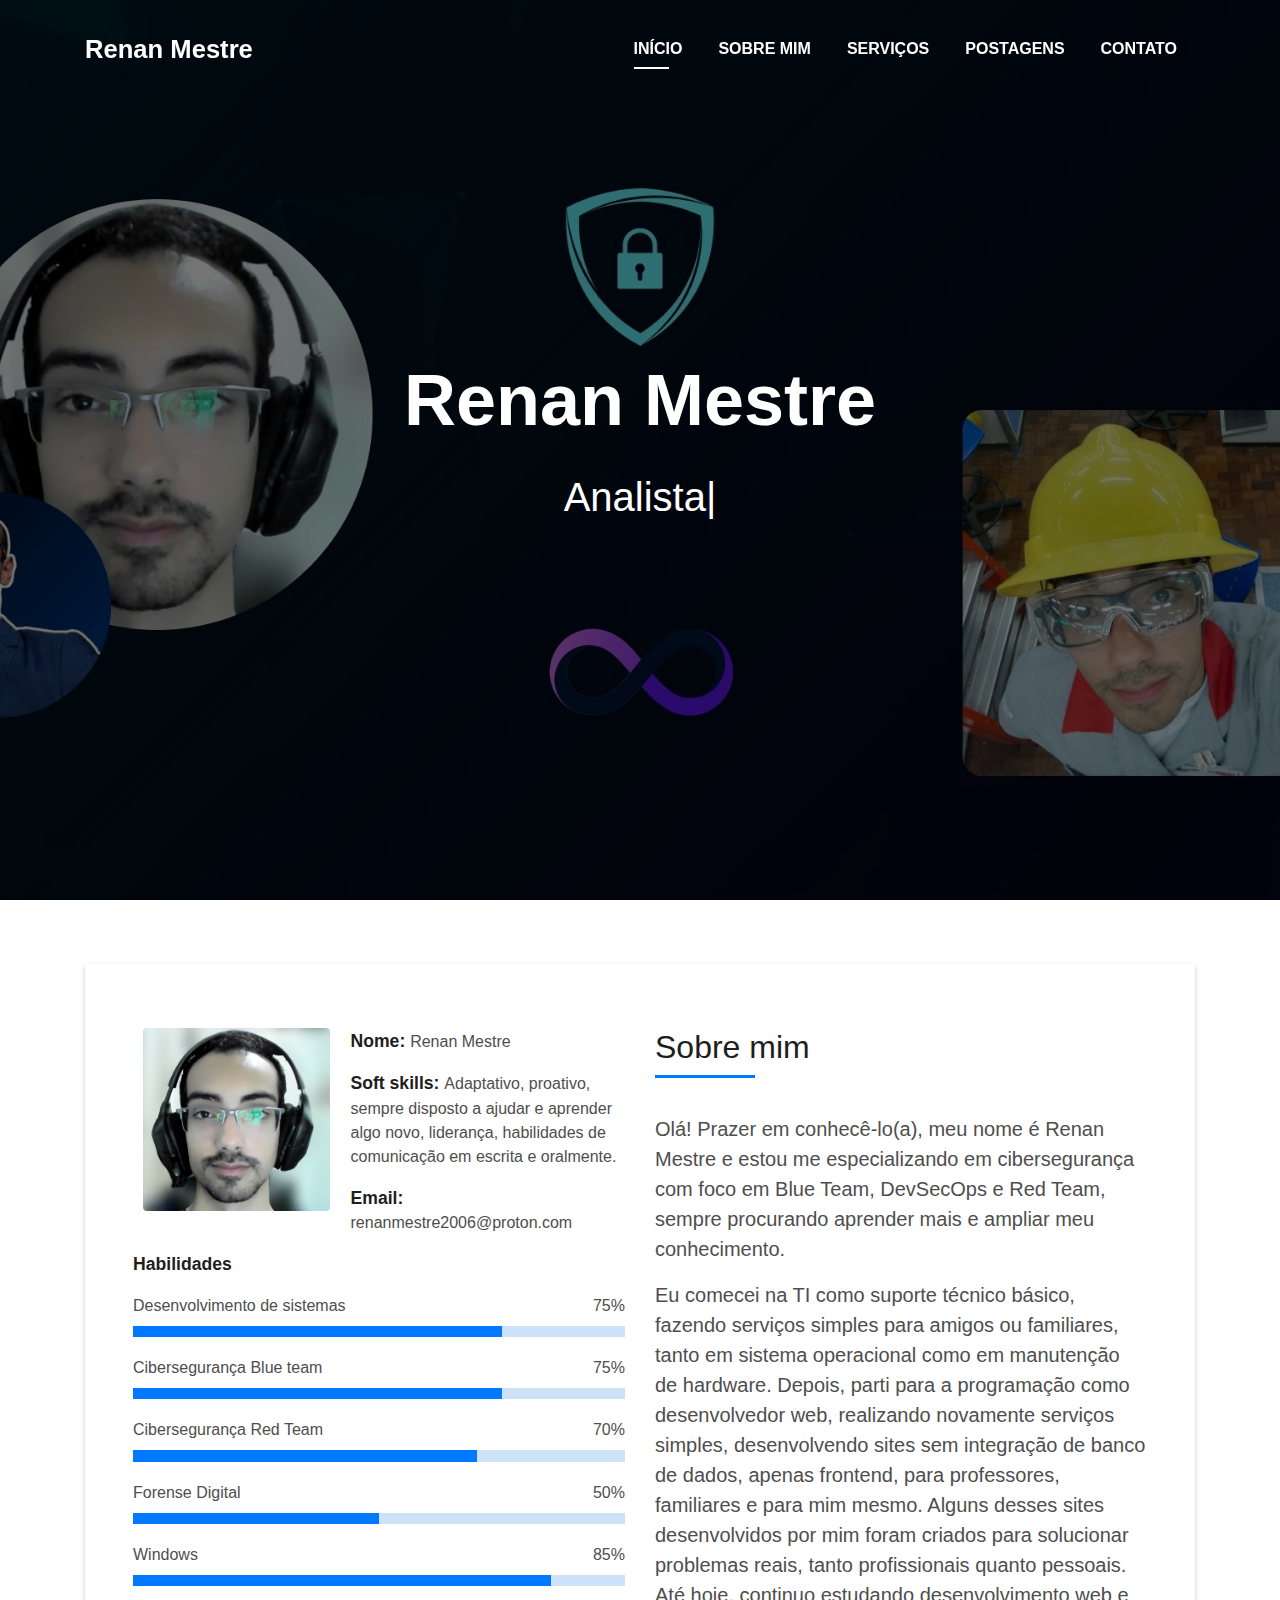
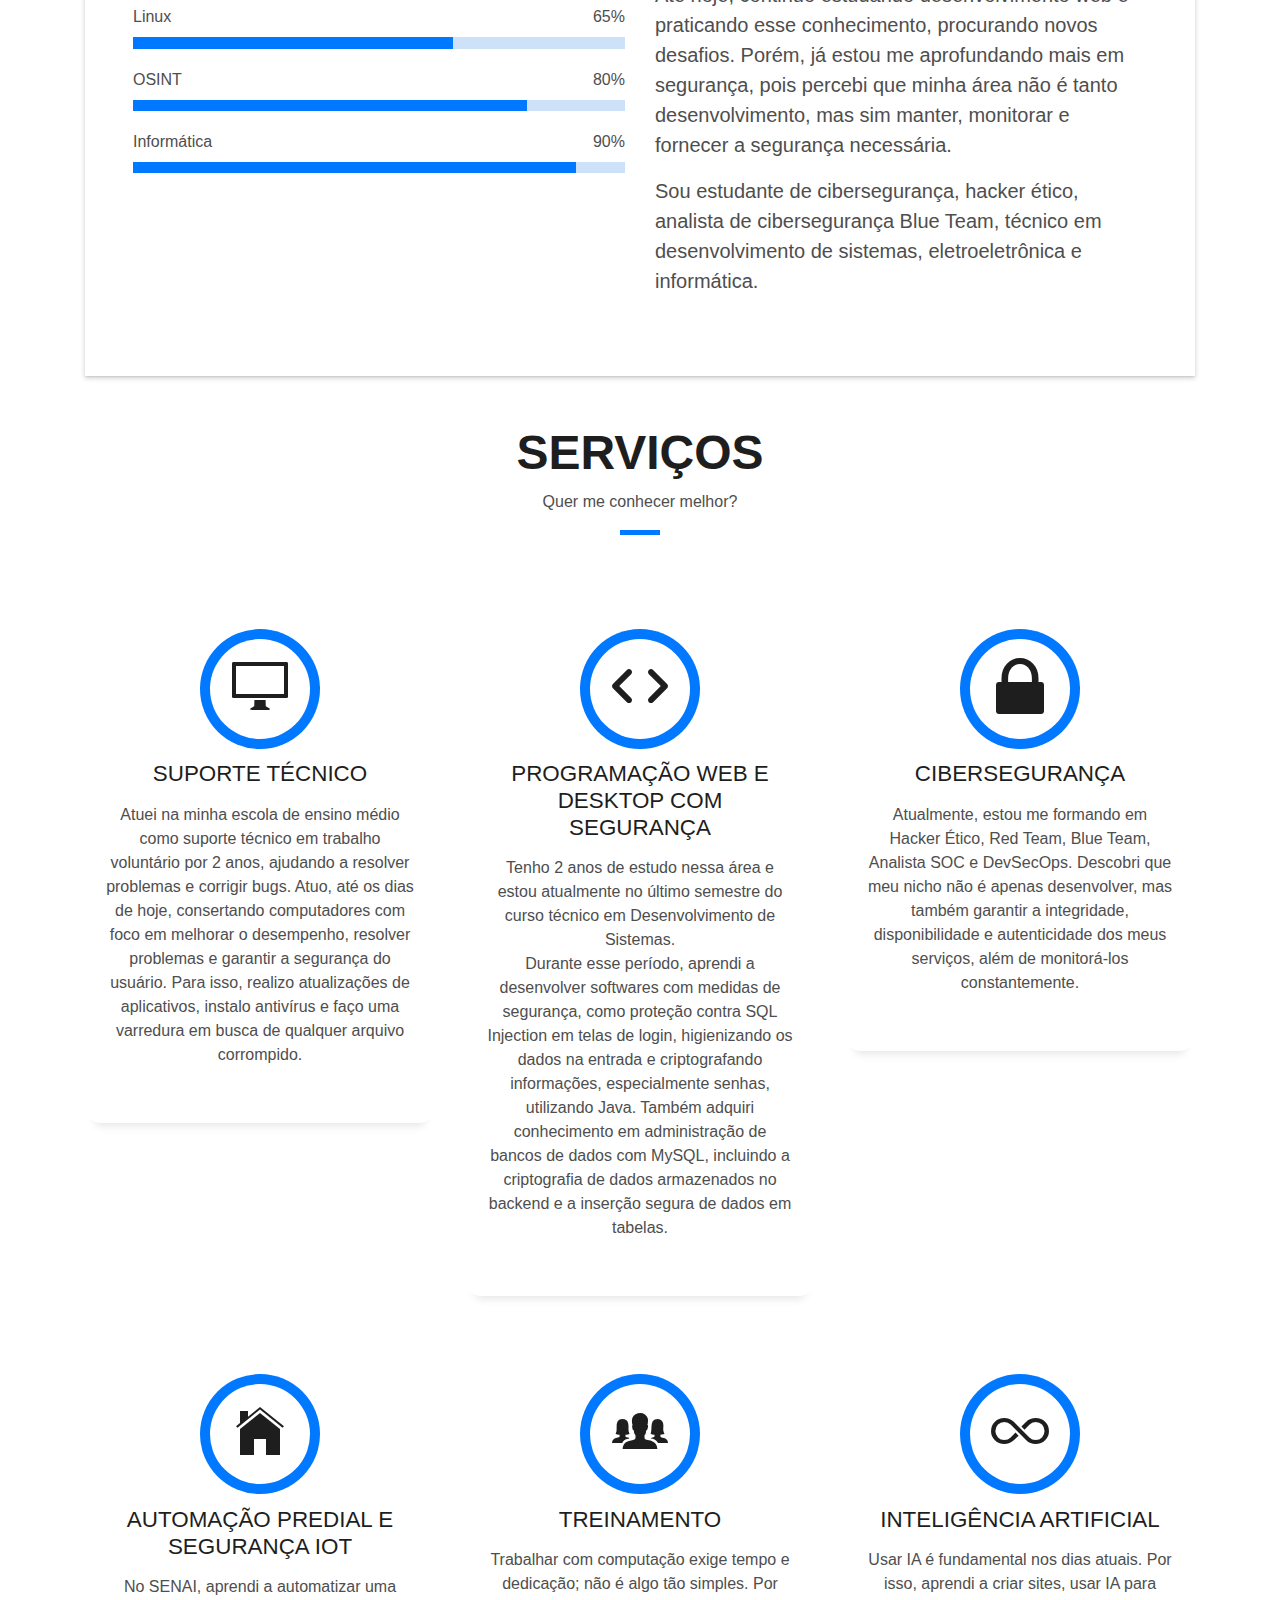
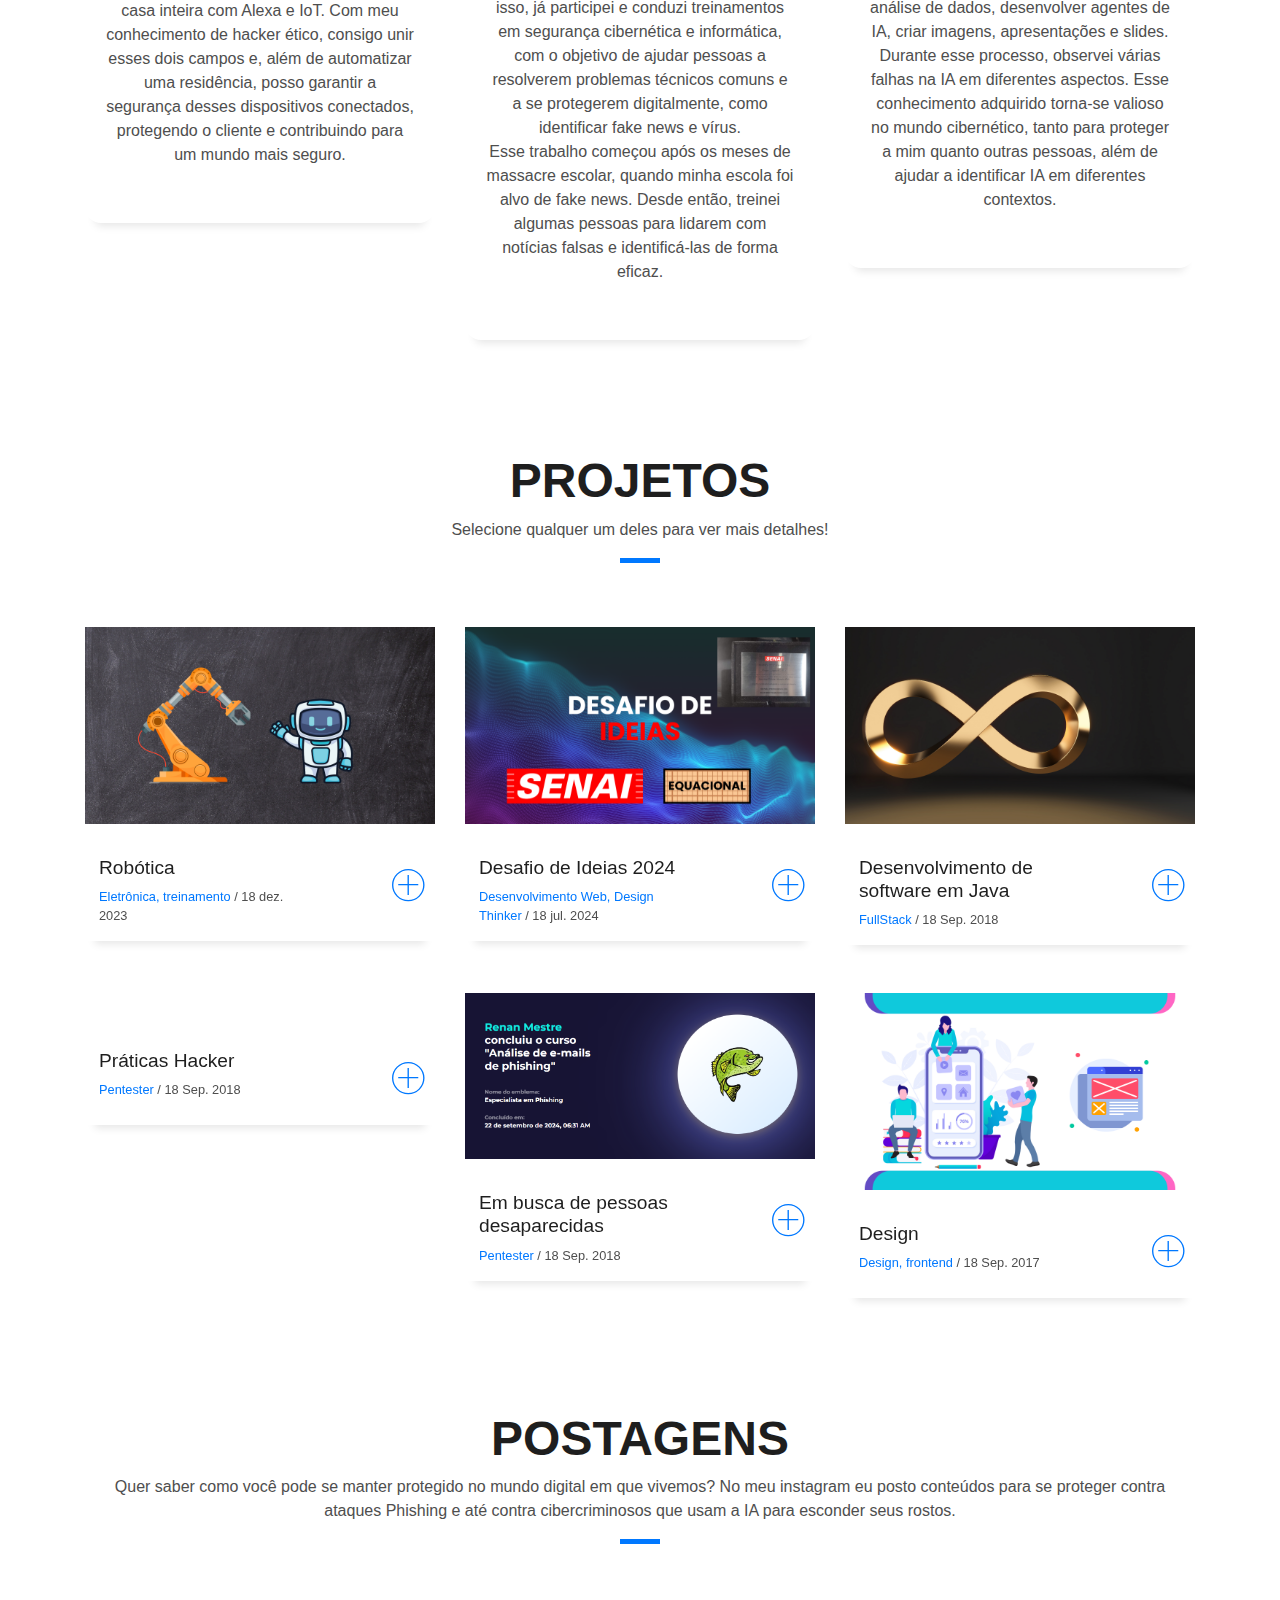
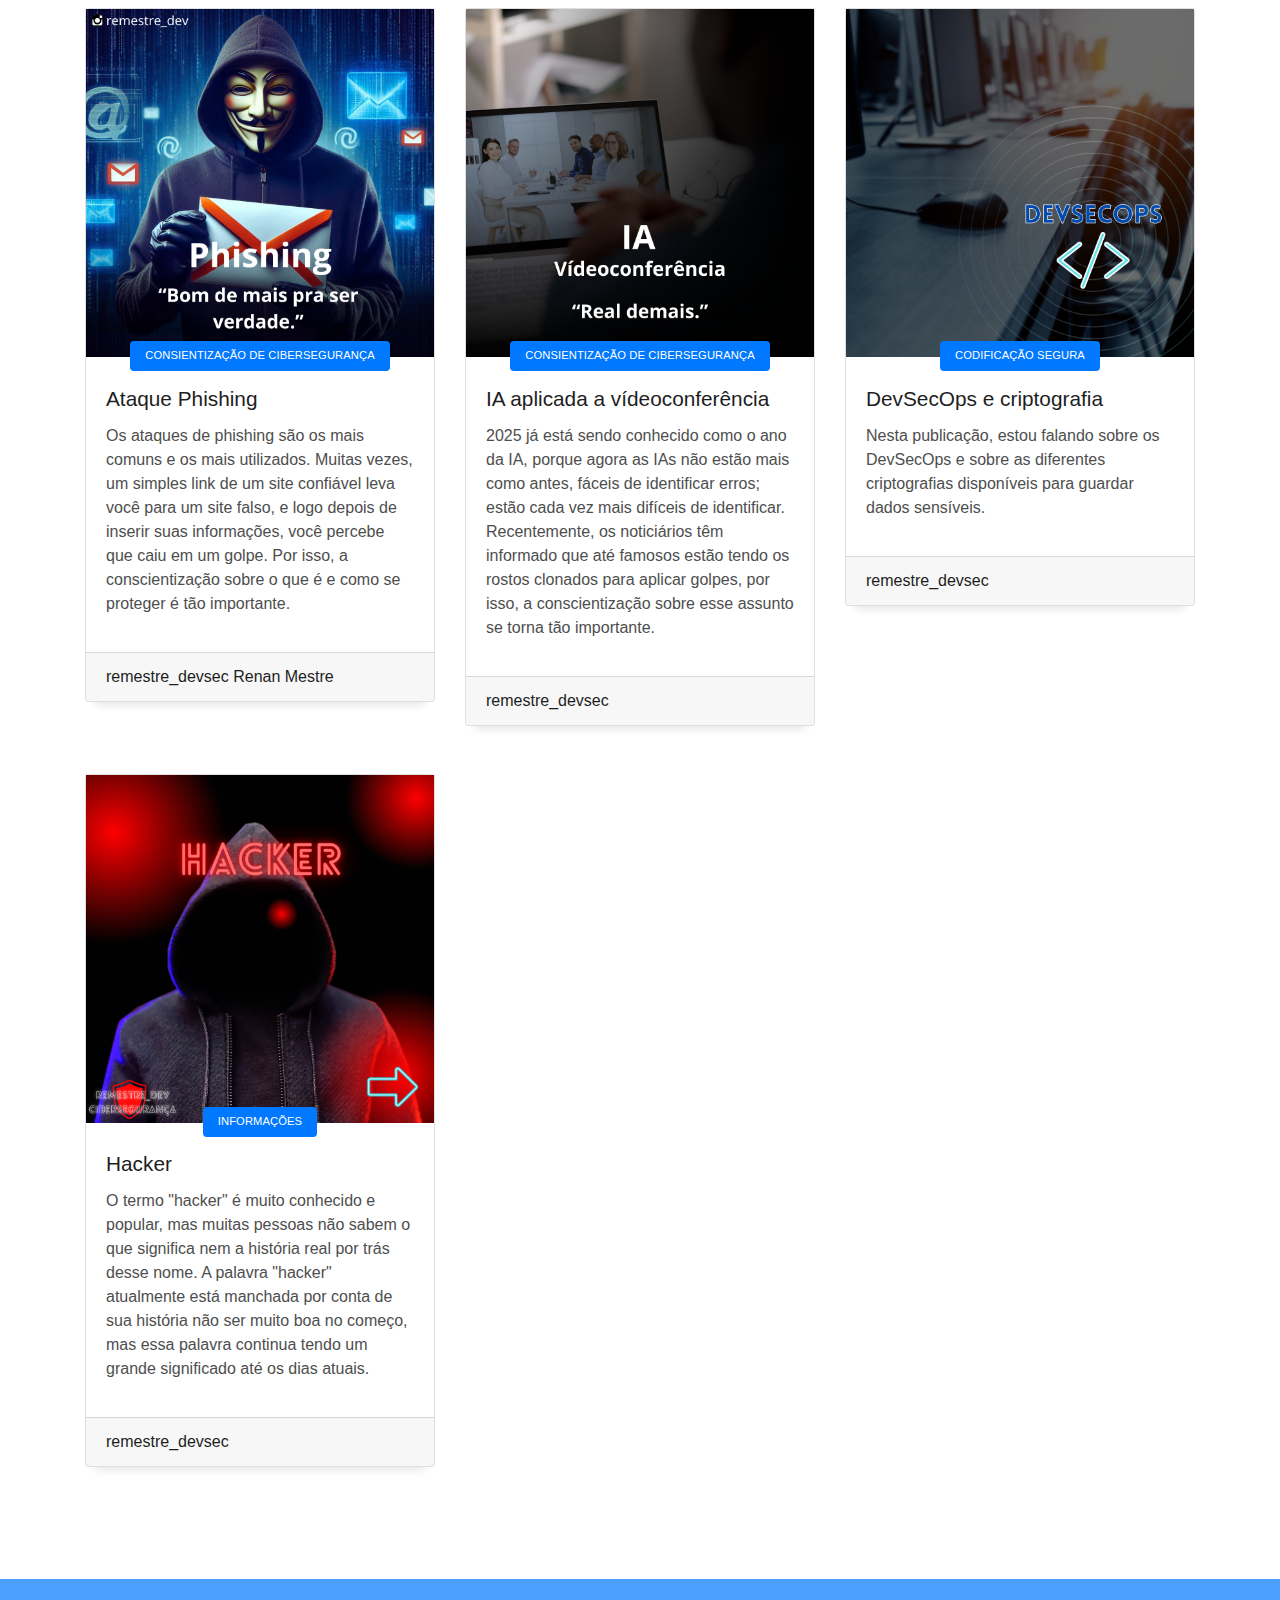
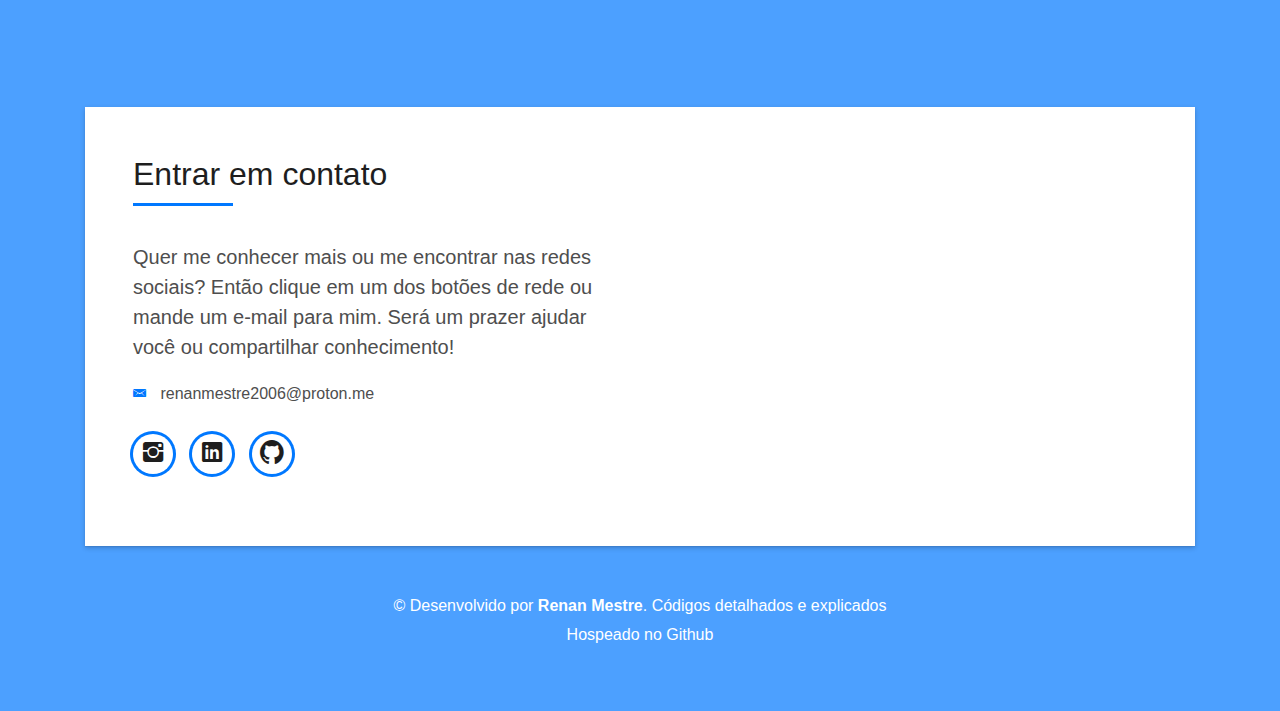
==== index.html @ d21b28cf "Add files via upload" ====
<!DOCTYPE html>
<html lang="pt">
<head>
  <meta charset="utf-8">
  <title>Renan Mestre</title>
  <meta content="width=device-width, initial-scale=1.0" name="viewport">
  <meta content="" name="keywords">
  <meta content="" name="description">

  <!-- Favicons -->
  <link href="img/Icone.png" rel="icon">
  <link href="img/Icone.png" rel="apple-touch-icon">

  <!-- Bootstrap CSS File -->
  <link href="lib/bootstrap/css/bootstrap.min.css" rel="stylesheet">

  <!-- Libraries CSS Files -->
  <link href="lib/font-awesome/css/font-awesome.min.css" rel="stylesheet">
  <link href="lib/animate/animate.min.css" rel="stylesheet">
  <link href="lib/ionicons/css/ionicons.min.css" rel="stylesheet">
  <link href="lib/owlcarousel/assets/owl.carousel.min.css" rel="stylesheet">
  <link href="lib/lightbox/css/lightbox.min.css" rel="stylesheet">

  <!-- Main Stylesheet File -->
  <link href="css/style.css" rel="stylesheet">

  <!-- =======================================================
    Theme Name: Renan Mestre
    Theme URL: https://bootstrapmade.com/devfolio-bootstrap-portfolio-html-template/
    Author: Renan Mestre
    License: https://bootstrapmade.com/license/
  ======================================================= -->
</head>

<body id="page-top">

  <!--/ Nav Star /-->
  <nav class="navbar navbar-b navbar-trans navbar-expand-md fixed-top" id="mainNav">
    <div class="container">
      <a class="navbar-brand js-scroll" href="#page-top">Renan Mestre</a>
      <button class="navbar-toggler collapsed" type="button" data-toggle="collapse" data-target="#navbarDefault"
        aria-controls="navbarDefault" aria-expanded="false" aria-label="Toggle navigation">
        <span></span>
        <span></span>
        <span></span>
      </button>
      <div class="navbar-collapse collapse justify-content-end" id="navbarDefault">
        <ul class="navbar-nav">
          <li class="nav-item">
            <a class="nav-link js-scroll active" href="#home">Início</a>
          </li>
          <li class="nav-item">
            <a class="nav-link js-scroll" href="#about">Sobre mim</a>
          </li>
          <li class="nav-item">
            <a class="nav-link js-scroll" href="#service">Serviços</a>
          </li>
          <!--
          <li class="nav-item">
            <a class="nav-link js-scroll" href="#work">Work</a>
          </li>
          -->
          <li class="nav-item">
            <a class="nav-link js-scroll" href="#blog">Postagens</a>
          </li>
          <li class="nav-item">
            <a class="nav-link js-scroll" href="#contact">Contato</a>
          </li>
        </ul>
      </div>
    </div>
  </nav>
  <!--/ Nav End /-->

  <!--/ Intro Skew Star /-->
  <div id="home" class="intro route bg-image" style="background-image: url(img/Blue\ Modern\ Technology\ LinkedIn\ Banner.png)">
    <div class="overlay-itro"></div>
    <div class="intro-content display-table">
      <div class="table-cell">
        <div class="container">
          <!--<p class="display-6 color-d">Hello, world!</p>-->
          <h1 class="intro-title mb-4">Renan Mestre</h1>
          <p class="intro-subtitle"><span class="text-slider-items">Analista de cibersegurança, Analista Blue team, Analista Red team, Desenvolvedor Web, Desenvolvedor Java e MySQL,Forense digital</span><strong class="text-slider"></strong></p>
          <!-- <p class="pt-3"><a class="btn btn-primary btn js-scroll px-4" href="#about" role="button">Learn More</a></p> -->
        </div>
      </div>
    </div>
  </div>
  <!--/ Intro Skew End /-->

  <section id="about" class="about-mf sect-pt4 route">
    <div class="container">
      <div class="row">
        <div class="col-sm-12">
          <div class="box-shadow-full">
            <div class="row">
              <div class="col-md-6">
                <div class="row">
                  <div class="col-sm-6 col-md-5">
                    <div class="about-img">
                      <img src="img/Eu.jpg" class="img-fluid rounded b-shadow-a" alt="">
                    </div>
                  </div>
                  <div class="col-sm-6 col-md-7">
                    <div class="about-info">
                      <p><span class="title-s">Nome: </span> <span>Renan Mestre</span></p>
                      <p><span class="title-s">Soft skills: </span> <span>Adaptativo, proativo, sempre disposto a ajudar e aprender algo novo, liderança, habilidades de comunicação em escrita e oralmente.</span></p>
                      <p><span class="title-s">Email: </span> <span>renanmestre2006@proton.com</span></p>
                    </div>
                  </div>
                </div>
                <div class="skill-mf">
                  <p class="title-s">Habilidades</p>
                  <span>Desenvolvimento de sistemas</span> <span class="pull-right">75%</span>
                  <div class="progress">
                    <div class="progress-bar" role="progressbar" style="width: 75%;" aria-valuenow="75" aria-valuemin="0"
                      aria-valuemax="100"></div>
                  </div>
                  <span>Cibersegurança Blue team</span> <span class="pull-right">75%</span>
                  <div class="progress">
                    <div class="progress-bar" role="progressbar" style="width: 75%" aria-valuenow="75" aria-valuemin="0"
                      aria-valuemax="100"></div>
                  </div>
                  <span>Cibersegurança Red Team</span> <span class="pull-right">70%</span>
                  <div class="progress">
                    <div class="progress-bar" role="progressbar" style="width: 70%" aria-valuenow="70" aria-valuemin="0"
                      aria-valuemax="100"></div>
                  </div>
                  <span>Forense Digital</span> <span class="pull-right">50%</span>
                  <div class="progress">
                    <div class="progress-bar" role="progressbar" style="width: 50%" aria-valuenow="50" aria-valuemin="0"
                      aria-valuemax="100"></div>
                  </div>
                  <span>Windows</span> <span class="pull-right">85%</span>
                  <div class="progress">
                    <div class="progress-bar" role="progressbar" style="width: 85%" aria-valuenow="85" aria-valuemin="0"
                      aria-valuemax="100"></div>
                  </div>
                  <span>Linux</span> <span class="pull-right">65%</span>
                  <div class="progress">
                    <div class="progress-bar" role="progressbar" style="width: 65%" aria-valuenow="65" aria-valuemin="0"
                      aria-valuemax="100"></div>
                  </div>
                  <span>OSINT</span> <span class="pull-right">80%</span>
                  <div class="progress">
                    <div class="progress-bar" role="progressbar" style="width: 80%" aria-valuenow="80" aria-valuemin="0"
                      aria-valuemax="100"></div>
                  </div>
                  <span>Informática</span> <span class="pull-right">90%</span>
                  <div class="progress">
                    <div class="progress-bar" role="progressbar" style="width: 90%" aria-valuenow="90" aria-valuemin="0"
                      aria-valuemax="100"></div>
                  </div>
                </div>
              </div>
              <div class="col-md-6">
                <div class="about-me pt-4 pt-md-0">
                  <div class="title-box-2">
                    <h5 class="title-left">
                      Sobre mim
                    </h5>
                  </div>
                  <p class="lead">
                    Olá! Prazer em conhecê-lo(a), meu nome é Renan Mestre e estou me especializando em cibersegurança com foco em Blue Team, DevSecOps e Red Team, 
                    sempre procurando aprender mais e ampliar meu conhecimento.
                </p>
                <p class="lead">
                    Eu comecei na TI como suporte técnico básico, fazendo serviços simples para amigos ou familiares, tanto em sistema operacional como em manutenção de hardware. 
                    Depois, parti para a programação como desenvolvedor web, realizando novamente serviços simples, desenvolvendo sites sem integração de banco de dados, apenas frontend, 
                    para professores, familiares e para mim mesmo. Alguns desses sites desenvolvidos por mim foram criados para solucionar problemas reais, tanto profissionais quanto pessoais. 
                    Até hoje, continuo estudando desenvolvimento web e praticando esse conhecimento, procurando novos desafios. Porém, já estou me aprofundando mais em segurança, pois percebi 
                    que minha área não é tanto desenvolvimento, mas sim manter, monitorar e fornecer a segurança necessária.
                </p>
                <p class="lead">
                    Sou estudante de cibersegurança, hacker ético, analista de cibersegurança Blue Team, técnico em desenvolvimento de sistemas, eletroeletrônica e informática.
                </p>
                </div>
              </div>
            </div>
          </div>
        </div>
      </div>
    </div>
  </section>

  <!--/ Section Services Star /-->
  <section id="service" class="services-mf route">
    <div class="container">
      <div class="row">
        <div class="col-sm-12">
          <div class="title-box text-center">
            <h3 class="title-a">
              Serviços
            </h3>
            <p class="subtitle-a">
              Quer me conhecer melhor?
            </p>
            <div class="line-mf"></div>
          </div>
        </div>
      </div>
      <div class="row">
        <div class="col-md-4">
          <div class="service-box">
            <div class="service-ico">
              <span class="ico-circle"><i class="ion-monitor"></i></span>
            </div>
            <div class="service-content">
              <h2 class="s-title">Suporte Técnico</h2>
              <p class="s-description text-center">
                Atuei na minha escola de ensino médio como suporte técnico em trabalho voluntário por 2 anos, ajudando a resolver problemas e corrigir bugs. 
                Atuo, até os dias de hoje, consertando computadores com foco em melhorar o desempenho, resolver problemas e garantir a segurança do usuário. 
                Para isso, realizo atualizações de aplicativos, instalo antivírus e faço uma varredura em busca de qualquer arquivo corrompido.
              </p>
            </div>            
          </div>
        </div>
        <div class="col-md-4">
          <div class="service-box">
            <div class="service-ico">
              <span class="ico-circle"><i class="ion-code"></i></span>
            </div>
            <div class="service-content">
              <h2 class="s-title">Programação Web e Desktop com Segurança</h2>
              <p class="s-description text-center">
                Tenho 2 anos de estudo nessa área e estou atualmente no último semestre do curso técnico em Desenvolvimento de Sistemas. <br>
                Durante esse período, aprendi a desenvolver softwares com medidas de segurança, como proteção contra SQL Injection em telas de login, higienizando os dados na entrada e criptografando informações, 
                especialmente senhas, utilizando Java. Também adquiri conhecimento em administração de bancos de dados com MySQL, incluindo a criptografia de dados armazenados no backend e a inserção segura de dados em tabelas.
              </p>
            </div>            
          </div>
        </div>
        <div class="col-md-4">
          <div class="service-box">
            <div class="service-ico">
              <span class="ico-circle"><i class="ion-locked"></i></span>
            </div>
            <div class="service-content">
              <h2 class="s-title">Cibersegurança</h2>
              <p class="s-description text-center">
                Atualmente, estou me formando em Hacker Ético, Red Team, Blue Team, Analista SOC e DevSecOps. Descobri que meu nicho não é apenas desenvolver, 
                mas também garantir a integridade, disponibilidade e autenticidade dos meus serviços, além de monitorá-los constantemente.
              </p>
            </div>
          </div>
        </div>
        <div class="col-md-4">
          <div class="service-box">
            <div class="service-ico">
              <span class="ico-circle"><i class="ion-ios-home"></i></span>
            </div>
            <div class="service-content">
              <h2 class="s-title">Automação Predial e Segurança IoT</h2>
              <p class="s-description text-center">
                No SENAI, aprendi a automatizar uma casa inteira com Alexa e IoT. Com meu conhecimento de hacker ético, consigo unir esses dois campos e, além de automatizar uma residência, 
                posso garantir a segurança desses dispositivos conectados, protegendo o cliente e contribuindo para um mundo mais seguro.
              </p>
            </div>
          </div>
        </div>
        <div class="col-md-4">
          <div class="service-box">
            <div class="service-ico">
              <span class="ico-circle"><i class="ion-ios-people"></i></span>
            </div>
            <div class="service-content">
              <h2 class="s-title">Treinamento</h2>
              <p class="s-description text-center">
                Trabalhar com computação exige tempo e dedicação; não é algo tão simples. Por isso, já participei e conduzi treinamentos em segurança cibernética e informática, 
                com o objetivo de ajudar pessoas a resolverem problemas técnicos comuns e a se protegerem digitalmente, como identificar fake news e vírus. <br>
                Esse trabalho começou após os meses de massacre escolar, quando minha escola foi alvo de fake news. Desde então, treinei algumas pessoas para lidarem com 
                notícias falsas e identificá-las de forma eficaz.
              </p>
            </div>
          </div>
        </div>
        <div class="col-md-4">
          <div class="service-box">
            <div class="service-ico">
              <span class="ico-circle"><i class="ion-ios-infinite"></i></span>
            </div>
            <div class="service-content">
              <h2 class="s-title">Inteligência Artificial</h2>
              <p class="s-description text-center">
                Usar IA é fundamental nos dias atuais. Por isso, aprendi a criar sites, usar IA para análise de dados, desenvolver agentes de IA, criar imagens, apresentações e slides. 
                Durante esse processo, observei várias falhas na IA em diferentes aspectos. Esse conhecimento adquirido torna-se valioso no mundo cibernético, tanto para proteger a mim 
                quanto outras pessoas, além de ajudar a identificar IA em diferentes contextos.
              </p>
            </div>
          </div>
        </div>        
      </div>
    </div>
  </section>
  <!--/ Section Services End /-->

  <!--
  <div class="section-counter paralax-mf bg-image" style="background-image: url(img/counters-bg.jpg)">
    <div class="overlay-mf"></div>
    <div class="container">
      <div class="row">
        <div class="col-sm-3 col-lg-3">
          <div class="counter-box pt-4 pt-md-0">
            <div class="counter-ico">
              <span class="ico-circle"><i class="ion-ribbon-a"></i></span>
            </div>
            <div class="counter-num">
              <p class="counter">25</p>
              <span class="counter-text">CERTIFICADOS</span>
            </div>
          </div>
        </div>
      </div>
    </div>
  </div>
  -->

  <!--/ Section Postagens /-->
  <section id="work" class="portfolio-mf sect-pt4 route">
    <div class="container">
      <div class="row">
        <div class="col-sm-12">
          <div class="title-box text-center">
            <h3 class="title-a">
              Projetos
            </h3>
            <p class="subtitle-a">
              Selecione qualquer um deles para ver mais detalhes!
            </p>
            <div class="line-mf"></div>
          </div>
        </div>
      </div>
      <div class="row">
        <div class="col-md-4">
          <div class="work-box">
            <a href="img/Robótica.png" data-lightbox="gallery-mf">
              <div class="work-img">
                <img src="img/Robótica capa.png" alt="" class="img-fluid">
              </div>
              <div class="work-content">
                <div class="row">
                  <div class="col-sm-8">
                    <h2 class="w-title">Robótica</h2>
                    <div class="w-more">
                      <span class="w-ctegory">Eletrônica, treinamento</span> / <span class="w-date">18 dez. 2023</span>
                    </div>
                  </div>
                  <div class="col-sm-4">
                    <div class="w-like">
                      <span class="ion-ios-plus-outline"></span>
                    </div>
                  </div>
                </div>
              </div>
            </a>
          </div>
        </div>
        <div class="col-md-4">
          <div class="work-box">
            <a href="img/Desafio de Ideias.png" data-lightbox="gallery-mf">
              <div class="work-img">
                <img src="img/Desafio de Ideias capa.png" alt="" class="img-fluid">
              </div>
              <div class="work-content">
                <div class="row">
                  <div class="col-sm-8">
                    <h2 class="w-title">Desafio de Ideias 2024</h2>
                    <div class="w-more">
                      <span class="w-ctegory">Desenvolvimento Web, Design Thinker</span> / <span class="w-date">18 jul. 2024</span>
                    </div>
                  </div>
                  <div class="col-sm-4">
                    <div class="w-like">
                      <span class="ion-ios-plus-outline"></span>
                    </div>
                  </div>
                </div>
              </div>
            </a>
          </div>
        </div>
        <div class="col-md-4">
          <div class="work-box">
            <a href="img/Desenvolvimento de softwares.png" data-lightbox="gallery-mf">
              <div class="work-img">
                <img src="img/Desenvolvimento de softwares capa.png" alt="" class="img-fluid">
              </div>
              <div class="work-content">
                <div class="row">
                  <div class="col-sm-8">
                    <h2 class="w-title">Desenvolvimento de software em Java</h2>
                    <div class="w-more">
                      <span class="w-ctegory">FullStack</span> / <span class="w-date">18 Sep. 2018</span>
                    </div>
                  </div>
                  <div class="col-sm-4">
                    <div class="w-like">
                      <span class="ion-ios-plus-outline"></span>
                    </div>
                  </div>
                </div>
              </div>
            </a>
          </div>
        </div>
        <div class="col-md-4">
          <div class="work-box">
            <a href="img/work-4.jpg" data-lightbox="gallery-mf">
              <div class="work-img">
                <img src="img/work-4.jpg" alt="" class="img-fluid">
              </div>
              <div class="work-content">
                <div class="row">
                  <div class="col-sm-8">
                    <h2 class="w-title">Práticas Hacker</h2>
                    <div class="w-more">
                      <span class="w-ctegory">Pentester</span> / <span class="w-date">18 Sep. 2018</span>
                    </div>
                  </div>
                  <div class="col-sm-4">
                    <div class="w-like">
                      <span class="ion-ios-plus-outline"></span>
                    </div>
                  </div>
                </div>
              </div>
            </a>
          </div>
        </div>
        <div class="col-md-4">
          <div class="work-box">
            <a href="img/Título.png" data-lightbox="gallery-mf">
              <div class="work-img">
                <img src="img/Título.png" alt="" class="img-fluid">
              </div>
              <div class="work-content">
                <div class="row">
                  <div class="col-sm-8">
                    <h2 class="w-title">Em busca de pessoas desaparecidas</h2>
                    <div class="w-more">
                      <span class="w-ctegory">Pentester</span> / <span class="w-date">18 Sep. 2018</span>
                    </div>
                  </div>
                  <div class="col-sm-4">
                    <div class="w-like">
                      <span class="ion-ios-plus-outline"></span>
                    </div>
                  </div>
                </div>
              </div>
            </a>
          </div>
        </div>
        <div class="col-md-4">
          <div class="work-box">
            <a href="img/Figma.png" data-lightbox="gallery-mf">
              <div class="work-img">
                <img src="img/Figma capa.png" alt="" class="img-fluid">
              </div>
              <div class="work-content">
                <div class="row">
                  <div class="col-sm-8">
                    <h2 class="w-title">Design</h2>
                    <div class="w-more">
                      <span class="w-ctegory">Design, frontend</span> / <span class="w-date">18 Sep. 2017</span>
                    </div>
                  </div>
                  <div class="col-sm-4">
                    <div class="w-like">
                      <span class="ion-ios-plus-outline"></span>
                    </div>
                  </div>
                </div>
              </div>
            </a>
          </div>
        </div>
        
      </div>
    </div>
  </section>
  <!--/ Section Portfolio End /-->

  <!--/ Section Blog Star /-->
  <section id="blog" class="blog-mf sect-pt4 route">
    <div class="container">
      <div class="row">
        <div class="col-sm-12">
          <div class="title-box text-center">
            <h3 class="title-a">
              Postagens
            </h3>
            <p class="subtitle-a">
              Quer saber como você pode se manter protegido no mundo digital em que vivemos? No meu instagram eu posto conteúdos para se proteger contra ataques Phishing e até contra 
              cibercriminosos que usam a IA para esconder seus rostos.
            </p>
            <div class="line-mf"></div>
          </div>
        </div>
      </div>
      <div class="row">
        <div class="col-md-4">
          <div class="card card-blog">
            <div class="card-img">
              <img src="img/Ataque phishing.png" alt="" class="img-fluid">
            </div>
            <div class="card-body">
              <div class="card-category-box">
                <div class="card-category">
                  <h6 class="category">Consientização de cibersegurança</h6>
                </div>
              </div>
              <h3 class="card-title">Ataque Phishing</h3>
              <p class="card-description">
                Os ataques de phishing são os mais comuns e os mais utilizados. Muitas vezes, um simples link de um site confiável leva você para um site falso, e logo depois de inserir suas 
                informações, você percebe que caiu em um golpe. Por isso, a conscientização sobre o que é e como se proteger é tão importante.
              </p>              
            </div>
            <div class="card-footer">
              <div class="post-author">
                <a href="https://www.instagram.com/remestre_devsec/">
                  <span class="author">remestre_devsec</span>
                </a>
                <a href="https://www.linkedin.com/in/renan-mestre-468549275/">
                  <span class="author">Renan Mestre</span>
                </a>
              </div>
            </div>
          </div>
        </div>
        <div class="col-md-4">
          <div class="card card-blog">
            <div class="card-img">
              <img src="img/Vídeo.png" alt="" class="img-fluid">
            </div>
            <div class="card-body">
              <div class="card-category-box">
                <div class="card-category">
                  <h6 class="category">Consientização de cibersegurança</h6>
                </div>
              </div>
              <h3 class="card-title">IA aplicada a vídeoconferência</h3>
              <p class="card-description">
                2025 já está sendo conhecido como o ano da IA, porque agora as IAs não estão mais como antes, fáceis de identificar erros; estão cada vez mais difíceis de identificar. <br>Recentemente, 
                os noticiários têm informado que até famosos estão tendo os rostos clonados para aplicar golpes, por isso, a conscientização sobre esse assunto se torna tão importante.
              </p>              
            </div>
            <div class="card-footer">
              <div class="post-author">
                <a href="https://www.instagram.com/remestre_devsec/">
                  <span class="author">remestre_devsec</span>
                </a>
              </div>
            </div>
          </div>
        </div>
        <div class="col-md-4">
          <div class="card card-blog">
            <div class="card-img">
              <img src="img/Tecnologia da Informação.png" alt="" class="img-fluid">
            </div>
            <div class="card-body">
              <div class="card-category-box">
                <div class="card-category">
                  <h6 class="category">Codificação segura</h6>
                </div>
              </div>
              <h3 class="card-title">DevSecOps e criptografia</h3>
              <p class="card-description">
                Nesta publicação, estou falando sobre os DevSecOps e sobre as diferentes criptografias disponíveis para guardar dados sensíveis.
              </p>              
            </div>
            <div class="card-footer">
              <div class="post-author">
                <a href="https://www.instagram.com/remestre_devsec/">
                  <span class="author">remestre_devsec</span>
                </a>
              </div>
            </div>
          </div>
        </div>
        <div class="col-md-4">
          <div class="card card-blog">
            <div class="card-img">
              <img src="img/Hacker.png" alt="" class="img-fluid">
            </div>
            <div class="card-body">
              <div class="card-category-box">
                <div class="card-category">
                  <h6 class="category">Informações</h6>
                </div>
              </div>
              <h3 class="card-title">Hacker</h3>
              <p class="card-description">
                O termo "hacker" é muito conhecido e popular, mas muitas pessoas não sabem o que significa nem a história real por trás desse nome.
                A palavra "hacker" atualmente está manchada por conta de sua história não ser muito boa no começo, mas essa palavra continua tendo um grande significado até os dias atuais.
              </p>              
            </div>
            <div class="card-footer">
              <div class="post-author">
                <a href="https://www.instagram.com/remestre_devsec/">
                  <span class="author">remestre_devsec</span>
                </a>
              </div>
            </div>
          </div>
        </div>
      </div>
    </div>
  </section>
  <!--/ Section Blog End /-->

  <!--/ Section Contact-Footer Star /-->
  <section class="paralax-mf footer-paralax bg-image sect-mt4 route" style="background-image: url(img/overlay-bg.jpg)">
    <div class="overlay-mf"></div>
    <div class="container">
      <div class="row">
        <div class="col-sm-12">
          <div class="contact-mf">
            <div id="contact" class="box-shadow-full">
              <div class="row">
                <div class="col-md-6">
                  <div class="title-box-2 pt-4 pt-md-0">
                    <h5 class="title-left">
                      Entrar em contato
                    </h5>
                  </div>
                  <div class="more-info">
                    <p class="lead">
                      Quer me conhecer mais ou me encontrar nas redes sociais?
                      Então clique em um dos botões de rede ou mande um e-mail para mim. Será um prazer ajudar você ou compartilhar conhecimento!
                    </p>                    
                    <ul class="list-ico">
                      <li><span class="ion-email"></span> renanmestre2006@proton.me</li>
                    </ul>
                  </div>
                  <div class="socials">
                    <ul>
                      <li><a href="https://www.instagram.com/remestre_devsec/"><span class="ico-circle"><i class="ion-social-instagram"></i></span></a></li>
                      <li><a href="https://www.linkedin.com/in/renan-mestre-468549275/"><span class="ico-circle"><i class="ion-social-linkedin"></i></span></a></li>
                      <li><a href="https://github.com/RenanMestre"><span class="ico-circle"><i class="ion-social-github"></i></span></a></li>
                    </ul>
                  </div>
                </div>
              </div>
            </div>
          </div>
        </div>
      </div>
    </div>
    <footer>
      <div class="container">
        <div class="row">
          <div class="col-sm-12">
            <div class="copyright-box">
              <p class="copyright">&copy; Desenvolvido por <strong>Renan Mestre</strong>. Códigos detalhados e explicados</p>
              <div class="credits">
                <!--
                  All the links in the footer should remain intact.
                  You can delete the links only if you purchased the pro version.
                  Licensing information: https://bootstrapmade.com/license/
                  Purchase the pro version with working PHP/AJAX contact form: https://bootstrapmade.com/buy/?theme=DevFolio
                -->
                Hospeado no <a href="https://github.com/RenanMestre">Github</a>
              </div>
            </div>
          </div>
        </div>
      </div>
    </footer>
  </section>
  <!--/ Section Contact-footer End /-->

  <a href="#" class="back-to-top"><i class="fa fa-chevron-up"></i></a>
  <div id="preloader"></div>

  <!-- JavaScript Libraries -->
  <script src="lib/jquery/jquery.min.js"></script>
  <script src="lib/jquery/jquery-migrate.min.js"></script>
  <script src="lib/popper/popper.min.js"></script>
  <script src="lib/bootstrap/js/bootstrap.min.js"></script>
  <script src="lib/easing/easing.min.js"></script>
  <script src="lib/counterup/jquery.waypoints.min.js"></script>
  <script src="lib/counterup/jquery.counterup.js"></script>
  <script src="lib/owlcarousel/owl.carousel.min.js"></script>
  <script src="lib/lightbox/js/lightbox.min.js"></script>
  <script src="lib/typed/typed.min.js"></script>
  <!-- Contact Form JavaScript File -->
  <script src="contactform/contactform.js"></script>

  <!-- Template Main Javascript File -->
  <script src="js/main.js"></script>

</body>
</html>
---- css/style.css ----
/*
  Theme Name: DevFolio
  Theme URL: https://bootstrapmade.com/devfolio-bootstrap-portfolio-html-template/
  Author: BootstrapMade.com
  License: https://bootstrapmade.com/license/
*/

/*======================================
//--//-->   STYLES GENERALES
======================================*/

body {
  background-color: #ffffff;
  color: #4e4e4e;
}

h1,
h2,
h3,
h4,
h5,
h6 {
  color: #1e1e1e;
}

a {
  color: #1e1e1e;
  transition: all 0.5s ease-in-out;
}

a:hover {
  color: #0078ff;
  text-decoration: none;
  transition: all 0.5s ease-in-out;
}

.p-r {
  position: relative;
}

.color-a {
  color: #0078ff;
}

.color-d {
  color: #f5f5f5;
}

.color-text-a {
  color: #4e4e4e;
}

.box-shadow,
.paralax-mf,
.service-box,
.work-box,
.card-blog {
  box-shadow: 0 13px 8px -10px rgba(0, 0, 0, 0.1);
}

.box-shadow-a,
.button:hover {
  box-shadow: 0 0 0 4px #cde1f8;
}

.display-5 {
  font-size: 2.5rem;
  font-weight: 300;
  line-height: 1.1;
}

.display-6 {
  font-size: 2rem;
  font-weight: 300;
  line-height: 1.1;
}

.avatar {
  width: 32px;
  height: 32px;
  margin-right: 4px;
  overflow: hidden;
}

.bg-image {
  background-repeat: no-repeat;
  background-attachment: fixed;
  background-size: cover;
  background-position: center center;
}

.overlay-mf {
  background-color: #0078ff;
}

.overlay-mf {
  position: absolute;
  top: 0;
  left: 0px;
  padding: 0;
  height: 100%;
  width: 100%;
  opacity: .7;
}

.paralax-mf {
  position: relative;
  padding: 8rem 0;
}

.display-table {
  width: 100%;
  height: 100%;
  display: table;
}

.table-cell {
  display: table-cell;
  vertical-align: middle;
}

/*--/ Sections /--*/

.sect-4 {
  padding: 4rem 0;
}

.sect-pt4 {
  padding-top: 4rem;
}

.sect-mt4 {
  margin-top: 4rem;
}

/*--/ Title s /--*/

.title-s {
  font-weight: 600;
  color: #1e1e1e;
  font-size: 1.1rem;
}

/*--/ Title A /--*/

.title-box {
  margin-bottom: 4rem;
}

.title-a {
  font-size: 3rem;
  font-weight: bold;
  text-transform: uppercase;
}

.subtitle-a {
  color: #4e4e4e;
}

.line-mf {
  width: 40px;
  height: 5px;
  background-color: #0078ff;
  margin: 0 auto;
}

/*--/ Title Left /--*/

.title-box-2 {
  margin-bottom: 3rem;
}

.title-left {
  font-size: 2rem;
  position: relative;
}

.title-left:before {
  content: '';
  position: absolute;
  height: 3px;
  background-color: #0078ff;
  width: 100px;
  bottom: -12px;
}

/*------/ Box /------*/

.box-pl2 {
  padding-left: 2rem;
}

.box-shadow-full {
  padding: 3rem 1.25rem;
  position: relative;
  background-color: #fff;
  margin-bottom: 3rem;
  z-index: 2;
  box-shadow: 0 1px 1px 0 rgba(0, 0, 0, 0.06), 0 2px 5px 0 rgba(0, 0, 0, 0.2);
}

/*------/ Socials /------*/

.socials {
  padding: 1.5rem 0;
}

.socials ul li {
  display: inline-block;
}

.socials .ico-circle {
  height: 40px;
  width: 40px;
  font-size: 1.7rem;
  border-radius: 50%;
  line-height: 1.4;
  margin: 0 15px 0 0;
  box-shadow: 0 0 0 3px #0078ff;
  transition: all 500ms ease;
}

.socials .ico-circle:hover {
  background-color: #0078ff;
  color: #fff;
  box-shadow: 0 0 0 3px #cde1f8;
  transition: all 500ms ease;
}

/*------/ Ul resect /------*/

.ul-resect,
.socials ul,
.list-ico,
.blog-wrapper .post-meta ul,
.box-comments .list-comments,
.widget-sidebar .list-sidebar,
.widget-tags ul {
  list-style: none;
  padding-left: 0;
  margin-bottom: 0;
}

.list-ico {
  line-height: 2;
}

.list-ico span {
  color: #0078ff;
  margin-right: 10px;
}

/*------/ Ico Circle /------*/

.ico-circle {
  height: 100px;
  width: 100px;
  font-size: 2rem;
  border-radius: 50%;
  line-height: 1.55;
  margin: 0 auto;
  text-align: center;
  box-shadow: 0 0 0 10px #0078ff;
  display: block;
}

/*------/ Owl Carousel /------*/

.owl-theme .owl-dots {
  text-align: center;
  margin-top: 18px;
}

.owl-theme .owl-dots .owl-dot {
  display: inline-block;
}

.owl-theme .owl-dots .owl-dot span {
  width: 18px;
  height: 7px;
  margin: 5px 5px;
  background: #cde1f8;
  border: 0px solid #cde1f8;
  display: block;
  transition: all 0.6s ease-in-out;
  cursor: pointer;
}

.owl-theme .owl-dots .owl-dot:hover span {
  background-color: #cde1f8;
}

.owl-theme .owl-dots .owl-dot.active span {
  background-color: #1B1B1B;
  width: 25px;
}

/*--/ Scrolltop s /--*/

.scrolltop-mf {
  position: relative;
  display: none;
}

.scrolltop-mf span {
  z-index: 999;
  position: fixed;
  width: 42px;
  height: 42px;
  background-color: #0078ff;
  opacity: .7;
  font-size: 1.6rem;
  line-height: 1.5;
  text-align: center;
  color: #fff;
  top: auto;
  left: auto;
  right: 30px;
  bottom: 50px;
  cursor: pointer;
  border-radius: 50%;
}

/* Back to top button */

.back-to-top {
  position: fixed;
  display: none;
  background: #0078ff;
  color: #fff;
  width: 44px;
  height: 44px;
  text-align: center;
  line-height: 1;
  font-size: 16px;
  border-radius: 50%;
  right: 15px;
  bottom: 15px;
  transition: background 0.5s;
  z-index: 11;
}

.back-to-top i {
  padding-top: 12px;
  color: #fff;
}

/* Prelaoder */

#preloader {
  position: fixed;
  top: 0;
  left: 0;
  right: 0;
  bottom: 0;
  z-index: 9999;
  overflow: hidden;
  background: #fff;
}

#preloader:before {
  content: "";
  position: fixed;
  top: calc(50% - 30px);
  left: calc(50% - 30px);
  border: 6px solid #f2f2f2;
  border-top: 6px solid #0078ff;
  border-radius: 50%;
  width: 60px;
  height: 60px;
  -webkit-animation: animate-preloader 1s linear infinite;
  animation: animate-preloader 1s linear infinite;
}

@-webkit-keyframes animate-preloader {
  0% {
    -webkit-transform: rotate(0deg);
    transform: rotate(0deg);
  }

  100% {
    -webkit-transform: rotate(360deg);
    transform: rotate(360deg);
  }
}

@keyframes animate-preloader {
  0% {
    -webkit-transform: rotate(0deg);
    transform: rotate(0deg);
  }

  100% {
    -webkit-transform: rotate(360deg);
    transform: rotate(360deg);
  }
}

/*======================================
//--//-->   NAVBAR
======================================*/

.navbar-b {
  transition: all .5s ease-in-out;
  background-color: transparent;
  padding-top: 1.563rem;
  padding-bottom: 1.563rem;
}

.navbar-b.navbar-reduce {
  box-shadow: 0px 6px 9px 0px rgba(0, 0, 0, 0.06);
}

.navbar-b.navbar-trans .nav-item,
.navbar-b.navbar-reduce .nav-item {
  position: relative;
  padding-right: 10px;
  padding-left: 0;
}

.navbar-b.navbar-trans .nav-link,
.navbar-b.navbar-reduce .nav-link {
  color: #fff;
  text-transform: uppercase;
  font-weight: 600;
}

.navbar-b.navbar-trans .nav-link:before,
.navbar-b.navbar-reduce .nav-link:before {
  content: '';
  position: absolute;
  margin-left: 0px;
  width: 0%;
  bottom: 0;
  left: 0;
  height: 2px;
  transition: all 500ms ease;
}

.navbar-b.navbar-trans .nav-link:hover,
.navbar-b.navbar-reduce .nav-link:hover {
  color: #1B1B1B;
}

.navbar-b.navbar-trans .nav-link:hover:before,
.navbar-b.navbar-reduce .nav-link:hover:before {
  width: 35px;
}

.navbar-b.navbar-trans .show > .nav-link:before,
.navbar-b.navbar-trans .active > .nav-link:before,
.navbar-b.navbar-trans .nav-link.show:before,
.navbar-b.navbar-trans .nav-link.active:before,
.navbar-b.navbar-reduce .show > .nav-link:before,
.navbar-b.navbar-reduce .active > .nav-link:before,
.navbar-b.navbar-reduce .nav-link.show:before,
.navbar-b.navbar-reduce .nav-link.active:before {
  width: 35px;
}

.navbar-b.navbar-trans .nav-link:before {
  background-color: #fff;
}

.navbar-b.navbar-trans .nav-link:hover {
  color: #fff;
}

.navbar-b.navbar-trans .show > .nav-link,
.navbar-b.navbar-trans .active > .nav-link,
.navbar-b.navbar-trans .nav-link.show,
.navbar-b.navbar-trans .nav-link.active {
  color: #fff;
}

.navbar-b.navbar-reduce {
  transition: all .5s ease-in-out;
  background-color: #fff;
  padding-top: 15px;
  padding-bottom: 15px;
}

.navbar-b.navbar-reduce .nav-link {
  color: #0078ff;
}

.navbar-b.navbar-reduce .nav-link:before {
  background-color: #0078ff;
}

.navbar-b.navbar-reduce .nav-link:hover {
  color: #0078ff;
}

.navbar-b.navbar-reduce .show > .nav-link,
.navbar-b.navbar-reduce .active > .nav-link,
.navbar-b.navbar-reduce .nav-link.show,
.navbar-b.navbar-reduce .nav-link.active {
  color: #0078ff;
}

.navbar-b.navbar-reduce .navbar-brand {
  color: #0078ff;
}

.navbar-b.navbar-reduce .navbar-toggler span {
  background-color: #1B1B1B;
}

.navbar-b .navbar-brand {
  color: #fff;
  font-size: 1.6rem;
  font-weight: 600;
}

.navbar-b .navbar-nav .dropdown-item.show .dropdown-menu,
.navbar-b .dropdown.show .dropdown-menu,
.navbar-b .dropdown-btn.show .dropdown-menu {
  -webkit-transform: translate3d(0px, 0px, 0px);
  transform: translate3d(0px, 0px, 0px);
  visibility: visible !important;
}

.navbar-b .dropdown-menu {
  margin: 1.12rem 0 0;
  border-radius: 0;
}

.navbar-b .dropdown-menu .dropdown-item {
  padding: .7rem 1.7rem;
  transition: all 500ms ease;
}

.navbar-b .dropdown-menu .dropdown-item:hover {
  background-color: #0078ff;
  color: #fff;
  transition: all 500ms ease;
}

.navbar-b .dropdown-menu .dropdown-item.active {
  background-color: #0078ff;
}

/*--/ Hamburger Navbar /--*/

.navbar-toggler {
  position: relative;
}

.navbar-toggler:focus,
.navbar-toggler:active {
  outline: 0;
}

.navbar-toggler span {
  display: block;
  background-color: #fff;
  height: 3px;
  width: 25px;
  margin-top: 4px;
  margin-bottom: 4px;
  -webkit-transform: rotate(0deg);
  transform: rotate(0deg);
  left: 0;
  opacity: 1;
}

.navbar-toggler span:nth-child(1),
.navbar-toggler span:nth-child(3) {
  transition: -webkit-transform .35s ease-in-out;
  transition: transform .35s ease-in-out;
  transition: transform .35s ease-in-out, -webkit-transform .35s ease-in-out;
}

.navbar-toggler:not(.collapsed) span:nth-child(1) {
  position: absolute;
  left: 12px;
  top: 10px;
  -webkit-transform: rotate(135deg);
  transform: rotate(135deg);
  opacity: 0.9;
}

.navbar-toggler:not(.collapsed) span:nth-child(2) {
  height: 12px;
  visibility: hidden;
  background-color: transparent;
}

.navbar-toggler:not(.collapsed) span:nth-child(3) {
  position: absolute;
  left: 12px;
  top: 10px;
  -webkit-transform: rotate(-135deg);
  transform: rotate(-135deg);
  opacity: 0.9;
}

/*======================================
//--//-->   INTRO
======================================*/

.intro {
  height: 100vh;
  position: relative;
  color: #fff;
}

.intro .intro-content {
  text-align: center;
  position: absolute;
}

.intro .overlay-itro {
  background-color: rgba(0, 0, 0, 0.6);
  position: absolute;
  top: 0;
  left: 0px;
  padding: 0;
  height: 100%;
  width: 100%;
  opacity: .9;
}

.intro .intro-title {
  color: #fff;
  font-weight: 600;
  font-size: 3rem;
}

.intro .intro-subtitle {
  font-size: 1.5rem;
  font-weight: 300;
}

.intro .text-slider-items {
  display: none;
}

.intro-single {
  height: 350px;
}

.intro-single .intro-content {
  margin-top: 30px;
}

.intro-single .intro-title {
  text-transform: uppercase;
  font-size: 3rem;
}

.intro-single .breadcrumb {
  background-color: transparent;
  color: #0078ff;
}

.intro-single .breadcrumb .breadcrumb-item:before {
  color: #cde1f8;
}

.intro-single .breadcrumb .breadcrumb-item.active {
  color: #cde1f8;
}

.intro-single .breadcrumb a {
  color: #fff;
}

/*======================================
//--//-->   ABOUT
======================================*/

.about-mf .box-shadow-full {
  padding-top: 4rem;
  padding-bottom: 4rem;
}

.about-mf .about-img {
  margin-bottom: 2rem;
}

.about-mf .about-img img {
  margin-left: 10px;
}

.skill-mf span {
  color: #4e4e4e;
}

.skill-mf .progress {
  background-color: #cde1f8;
  margin: .5rem 0 1.2rem 0;
  border-radius: 0;
  height: .7rem;
}

.skill-mf .progress .progress-bar {
  height: .7rem;
  background-color: #0078ff;
}

/*======================================
//--//-->   SERVICES
======================================*/

.service-box {
  background-color: #fff;
  padding: 2.5rem 1.3rem;
  border-radius: 1rem;
  margin-bottom: 3rem;
}

.service-box:hover .ico-circle {
  transition: all 500ms ease;
  color: #fff;
  background-color: #0078ff;
  box-shadow: 0 0 0 10px #cde1f8;
}

.service-box .service-ico {
  margin-bottom: 1rem;
  color: #1e1e1e;
}

.service-box .ico-circle {
  transition: all 500ms ease;
  font-size: 4rem;
}

.service-box .s-title {
  font-size: 1.4rem;
  text-transform: uppercase;
  text-align: center;
  padding: .4rem 0;
}

.service-box .s-description {
  color: #4e4e4e;
}

/*======================================
//--//-->   COUNTER
======================================*/

.counter-box {
  color: #fff;
  text-align: center;
}

.counter-ico {
  margin-bottom: 1rem;
}

.counter-ico .ico-circle {
  height: 60px;
  width: 60px;
  line-height: 1.8;
  box-shadow: 0 0 0 10px #cde1f8;
}

.counter-num .counter {
  font-size: 2rem;
  margin-bottom: 0;
}

/*======================================
//--//-->   PORTFOLIO
======================================*/

.work-box {
  margin-bottom: 3rem;
  -webkit-backface-visibility: hidden;
  backface-visibility: hidden;
  background-color: #fff;
}

.work-box:hover img {
  -webkit-transform: scale(1.3);
  transform: scale(1.3);
}

.work-img {
  display: block;
  overflow: hidden;
}

.work-img img {
  transition: all 1s;
}

.work-content {
  padding: 2rem 3% 1rem 4%;
}

.work-content .w-more {
  color: #4e4e4e;
  font-size: .8rem;
}

.work-content .w-more .w-ctegory {
  color: #0078ff;
}

.work-content .w-like {
  font-size: 2.5rem;
  color: #0078ff;
  float: right;
}

.work-content .w-like a {
  color: #0078ff;
}

.work-content .w-like .num-like {
  font-size: .7rem;
}

.w-title {
  font-size: 1.2rem;
}

/*======================================
//--//-->   TESTIMONIALS
======================================*/

.testimonials .owl-carousel .owl-item img {
  width: auto;
}

.testimonial-box {
  color: #fff;
  text-align: center;
}

.testimonial-box .author-test {
  margin-top: 1rem;
}

.testimonial-box .author-test img {
  margin: 0 auto;
}

.testimonial-box .author {
  color: #fff;
  text-transform: uppercase;
  font-weight: 600;
  margin: 1rem 0;
  display: block;
  font-size: 1.4rem;
}

.testimonial-box .comit {
  font-size: 2rem;
  color: #0078ff;
  background-color: #fff;
  width: 52px;
  height: 52px;
  display: block;
  margin: 0 auto;
  border-radius: 50%;
  line-height: 1.6;
}

/*======================================
//--//-->   BLOG
======================================*/

.card-blog .card-body {
  position: relative;
}

.card-blog .card-category-box {
  position: absolute;
  text-align: center;
  top: -16px;
  left: 15px;
  right: 15px;
  line-height: 25px;
  overflow: hidden;
}

.card-blog .card-category {
  display: inline-block;
  color: #fff;
  padding: 0 15px 5px;
  overflow: hidden;
  background-color: #0078ff;
  border-radius: 4px;
}

.card-blog .card-category .category {
  color: #fff;
  display: inline-block;
  text-transform: uppercase;
  font-size: .7rem;
  letter-spacing: .1px;
  margin-bottom: 0;
}

.card-blog .card-title {
  font-size: 1.3rem;
  margin-top: .6rem;
}

.card-blog .card-description {
  color: #4e4e4e;
}

.card-blog .post-author {
  display: inline-block;
}

.card-blog .post-date {
  color: #4e4e4e;
  display: inline-block;
  float: right;
}

/*======================================
//--//-->   BLOG-SINGLE
======================================*/

.post-box,
.form-comments,
.box-comments,
.widget-sidebar {
  padding: 2rem;
  background-color: #fff;
  margin-bottom: 3rem;
}

.blog-wrapper .article-title {
  font-size: 1.5rem;
}

.blog-wrapper .post-meta {
  margin: 1rem 0;
}

.blog-wrapper .post-meta ul {
  border-left: 4px solid #0078ff;
  margin-top: 1rem;
}

.blog-wrapper .post-meta ul li {
  display: inline-block;
  margin-left: 15px;
}

.blog-wrapper .post-meta ul a {
  color: #0078ff;
}

.blog-wrapper .post-meta ul span {
  color: #1e1e1e;
}

.blog-wrapper .blockquote {
  border-left: 4px solid #0078ff;
  padding: 18px;
  font-style: italic;
}

/*------/ Comments /------*/

.box-comments .list-comments li {
  padding-bottom: 40px;
}

.box-comments .list-comments .comment-avatar {
  display: table-cell;
  vertical-align: top;
}

.box-comments .list-comments .comment-avatar img {
  width: 80px;
  height: 80px;
}

.box-comments .list-comments .comment-author {
  font-size: 1.3rem;
}

.box-comments .list-comments .comment-details {
  display: table-cell;
  vertical-align: top;
  padding-left: 25px;
}

.box-comments .list-comments a {
  color: #0078ff;
}

.box-comments .list-comments span {
  color: #1e1e1e;
  font-style: italic;
}

.box-comments .comment-children {
  margin-left: 40px;
}

/*------/ Sidebar /------*/

.widget-sidebar .sidebar-title {
  font-size: 1.6rem;
  font-weight: 600;
  border-left: 5px solid #0078ff;
  padding-left: 15px;
  text-transform: uppercase;
  margin-bottom: 1.5rem;
}

.widget-sidebar .list-sidebar li {
  position: relative;
  padding: 6px 0 6px 24px;
}

.widget-sidebar .list-sidebar li:before {
  position: absolute;
  content: "";
  width: 10px;
  height: 1px;
  left: 0;
  background-color: #0078ff;
  top: 20px;
}

.sidebar-search input {
  background-color: #fff;
  border-radius: 0;
  transition: all 0.5s ease-in-out;
}

.sidebar-search .btn-search {
  background-color: #0078ff;
  border-color: #0078ff;
  border-radius: 0;
  padding-left: 20px;
  padding-right: 20px;
}

.widget-tags ul li {
  display: inline-block;
  background-color: #0078ff;
  padding: .2rem .6rem;
  margin-bottom: .5rem;
  border-radius: 15px;
}

.widget-tags ul li a {
  color: #fff;
}

/*======================================
//--//-->   CONTACT
======================================*/

.footer-paralax {
  padding: 4rem 0 0 0;
}

.contact-mf {
  margin-top: 4rem;
}

/*======================================
//--//-->   FOOTER
======================================*/

footer {
  text-align: center;
  color: #fff;
  padding-bottom: 4rem;
}

footer .copyright {
  margin-bottom: .3rem;
}

footer .credits {
  margin-bottom: 0;
}

footer .credits a {
  color: #fff;
}

/*======================================
//--//-->   CONtaCT FORM
======================================*/

#sendmessage {
  color: #0078ff;
  border: 1px solid #0078ff;
  display: none;
  text-align: center;
  padding: 15px;
  font-weight: 600;
  margin-bottom: 15px;
}

#errormessage {
  color: red;
  display: none;
  border: 1px solid red;
  text-align: center;
  padding: 15px;
  font-weight: 600;
  margin-bottom: 15px;
}

#sendmessage.show,
#errormessage.show,
.show {
  display: block;
}

.validation {
  color: red;
  display: none;
  margin: 0 0 20px;
  font-weight: 400;
  font-size: 13px;
}

/*======================================
//--//-->   BUTTON
======================================*/

.button {
  display: inline-block;
  padding: .3rem .6rem;
  text-align: center;
  vertical-align: middle;
  -webkit-user-select: none;
  -moz-user-select: none;
  -ms-user-select: none;
  user-select: none;
  font-size: 1rem;
  border-radius: .3rem;
  border: 1px solid transparent;
  transition: all 500ms ease;
  cursor: pointer;
}

.button:focus {
  outline: 0;
}

.button:hover {
  background-color: #0062d3;
  color: #fff;
  transition: all 500ms ease;
}

.button-a {
  background-color: #0078ff;
  color: #fff;
  border-color: #cde1f8;
}

.button-big {
  padding: .9rem 2.3rem;
  font-size: 1.2rem;
}

.button-rouded {
  border-radius: 5rem;
}

.btn-lg {
  padding: .5rem 1rem;
  font-size: 1.25rem;
  line-height: 1.5;
  border-radius: .3rem;
}

@media (min-width: 577px) {
  .counter-box {
    margin-bottom: 1.8rem;
  }
}

@media (min-width: 767px) {
  .about-mf .box-pl2 {
    margin-top: 3rem;
    padding-left: 0rem;
  }

  .card-blog {
    margin-bottom: 3rem;
  }

  .contact-mf .box-pl2 {
    margin-top: 3rem;
    padding-left: 0rem;
  }
}

@media (min-width: 768px) {
  .box-shadow-full {
    padding: 3rem;
  }

  .navbar-b.navbar-trans .nav-item,
  .navbar-b.navbar-reduce .nav-item {
    padding-left: 10px;
  }

  .navbar-b.navbar-trans .nav-link:before,
  .navbar-b.navbar-reduce .nav-link:before {
    margin-left: 18px;
  }

  .intro .intro-title {
    font-size: 4.5rem;
  }

  .intro .intro-subtitle {
    font-size: 2.5rem;
  }

  .intro-single .intro-title {
    font-size: 3.5rem;
  }

  .testimonial-box .description {
    padding: 0 5rem;
  }

  .post-box,
  .form-comments,
  .box-comments,
  .widget-sidebar {
    padding: 3rem;
  }

  .blog-wrapper .article-title {
    font-size: 1.9rem;
  }

  .box-comments .list-comments .comment-author {
    font-size: 1.5rem;
  }
}

@media (min-width: 992px) {
  .testimonial-box .description {
    padding: 0 8rem;
  }
}

@media (min-width: 1200px) {
  .testimonial-box .description {
    padding: 0 13rem;
  }
}

@media (max-width: 1024px) {
  .bg-image {
    background-attachment: scroll;
  }
}

@media (max-width: 768px) {
  .back-to-top {
    bottom: 15px;
  }
}
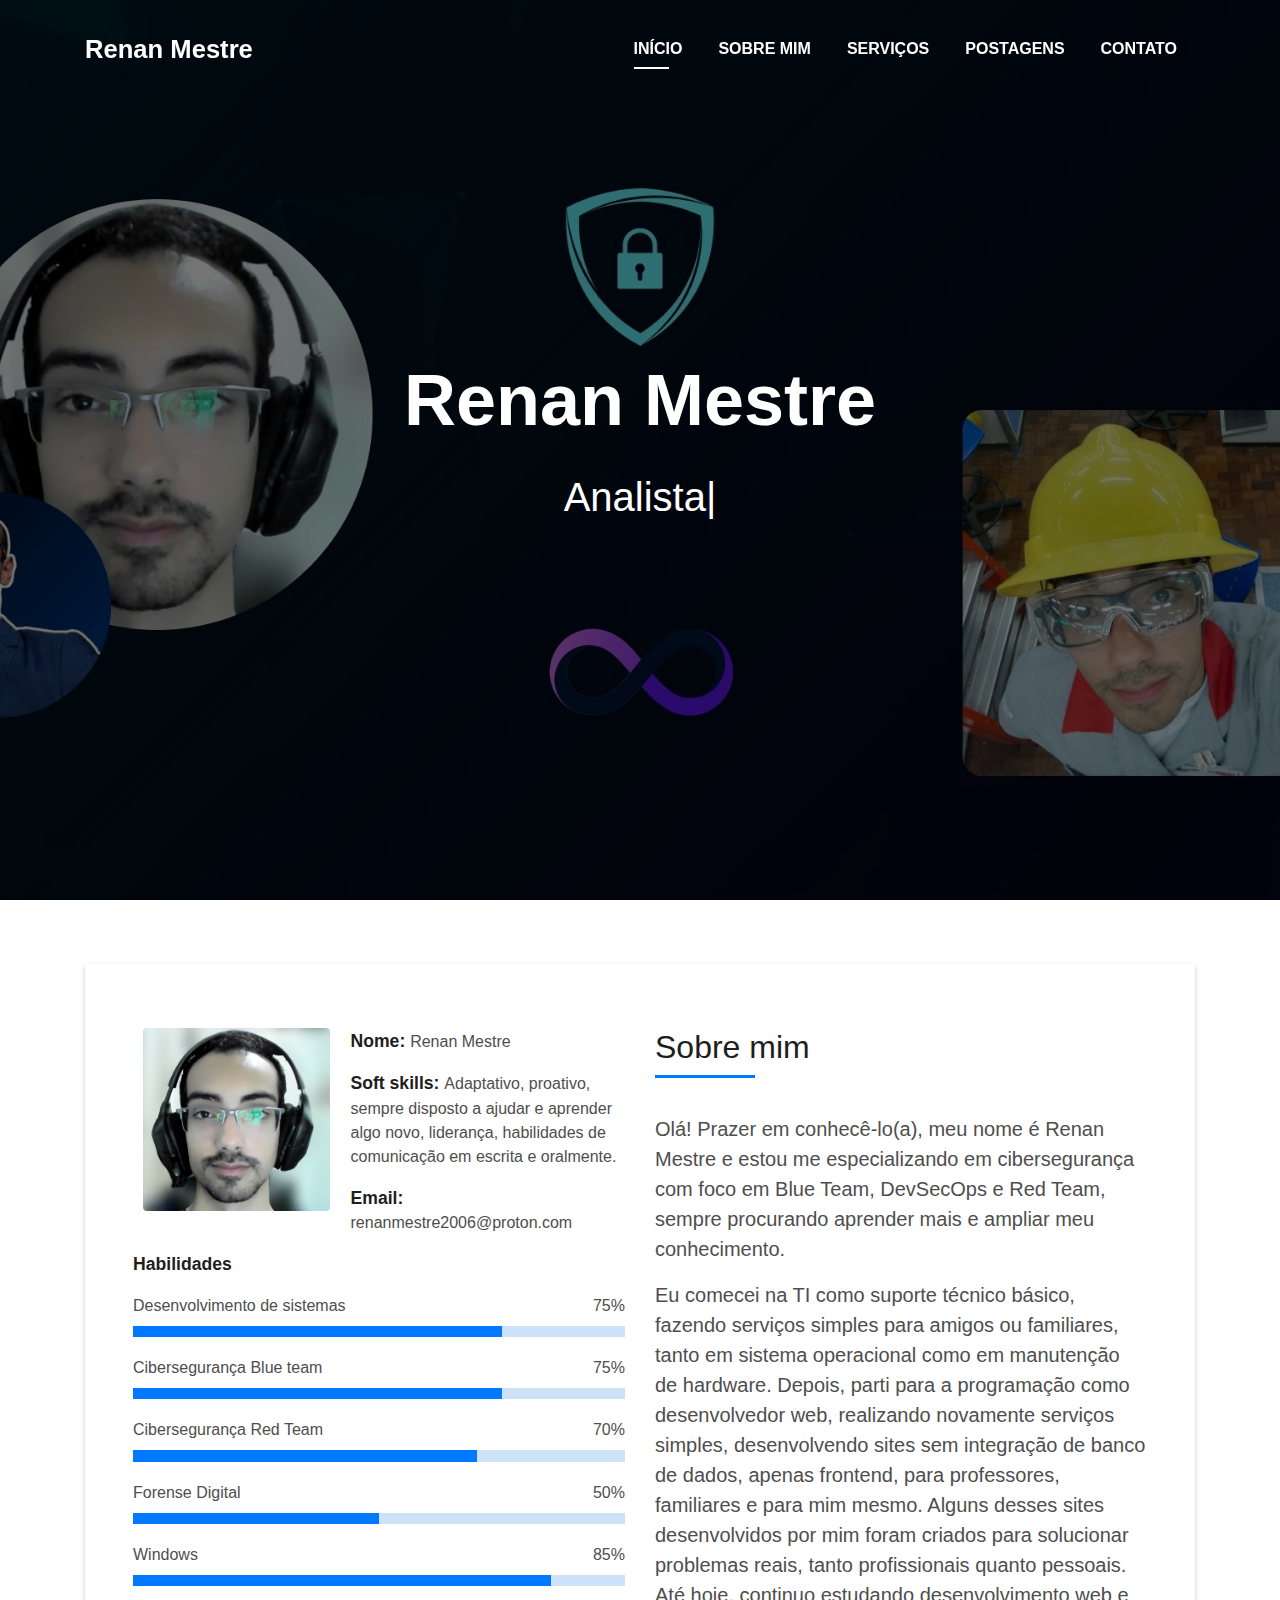
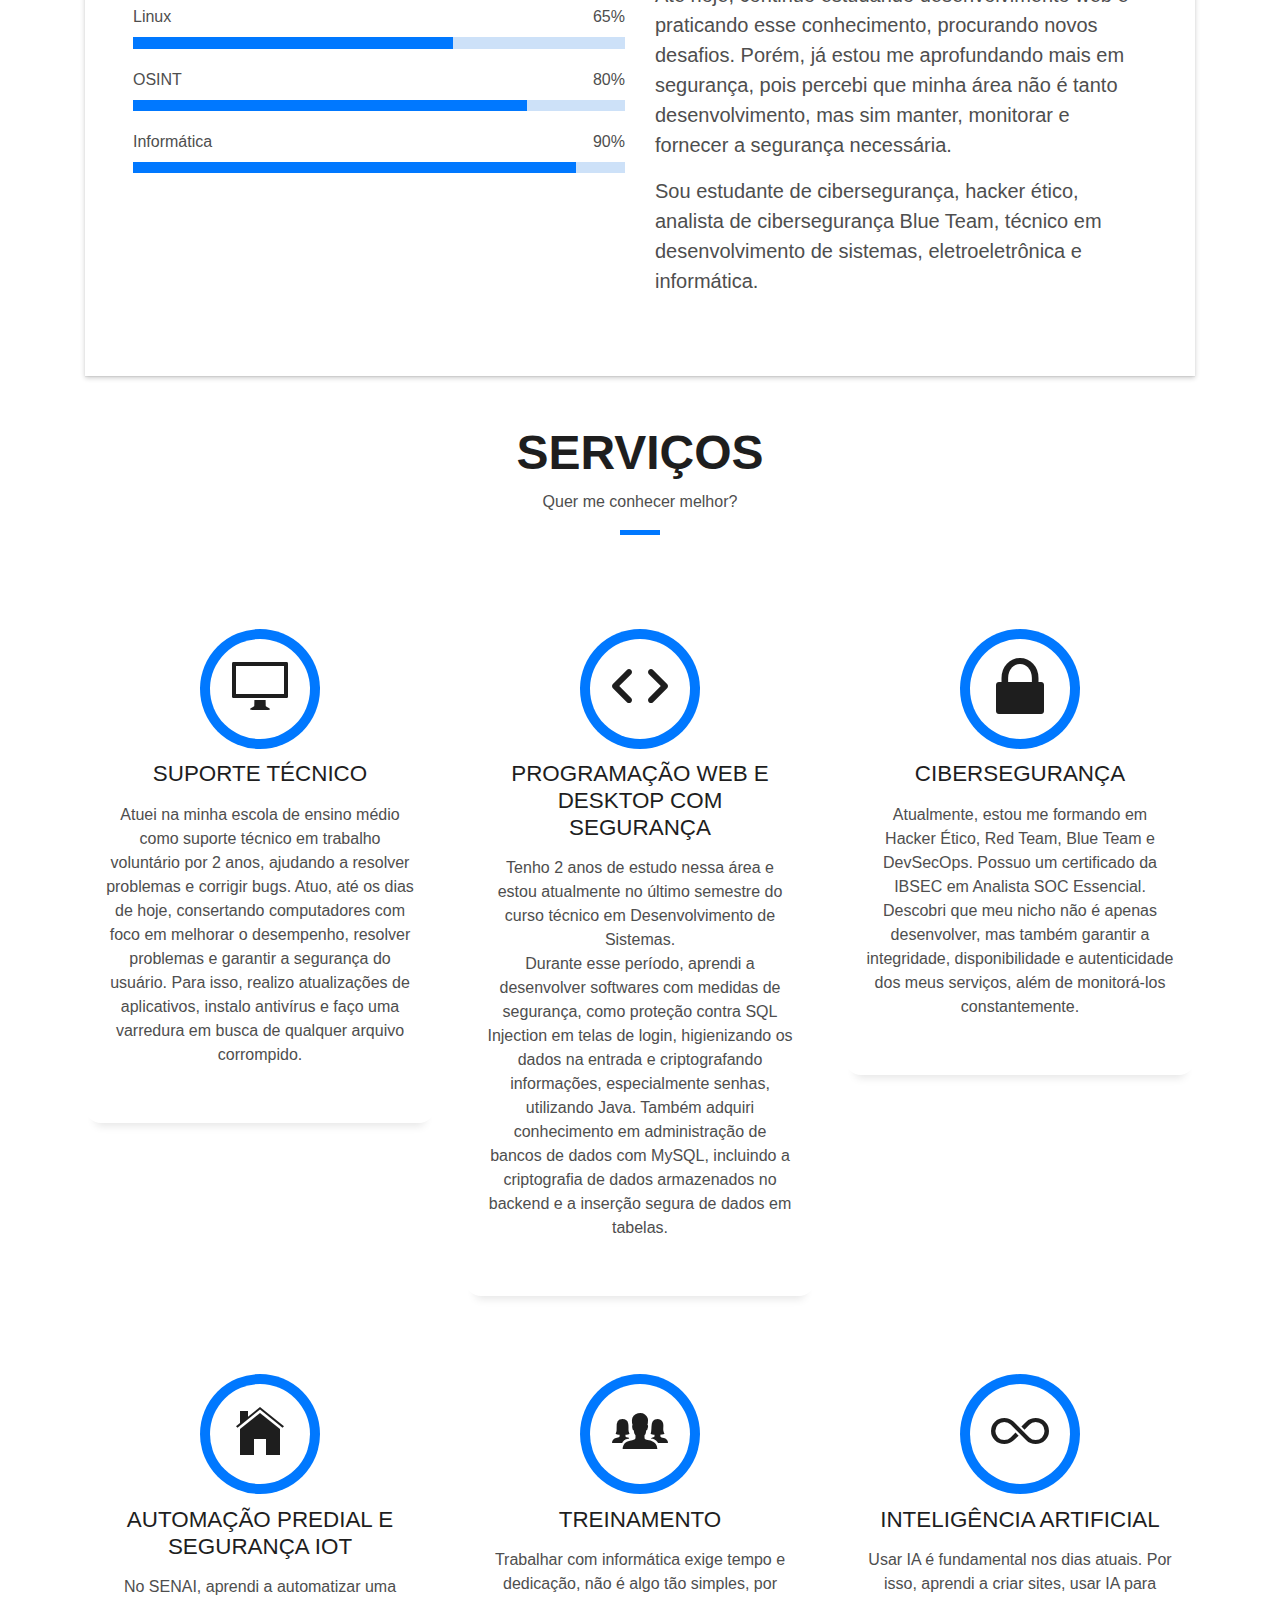
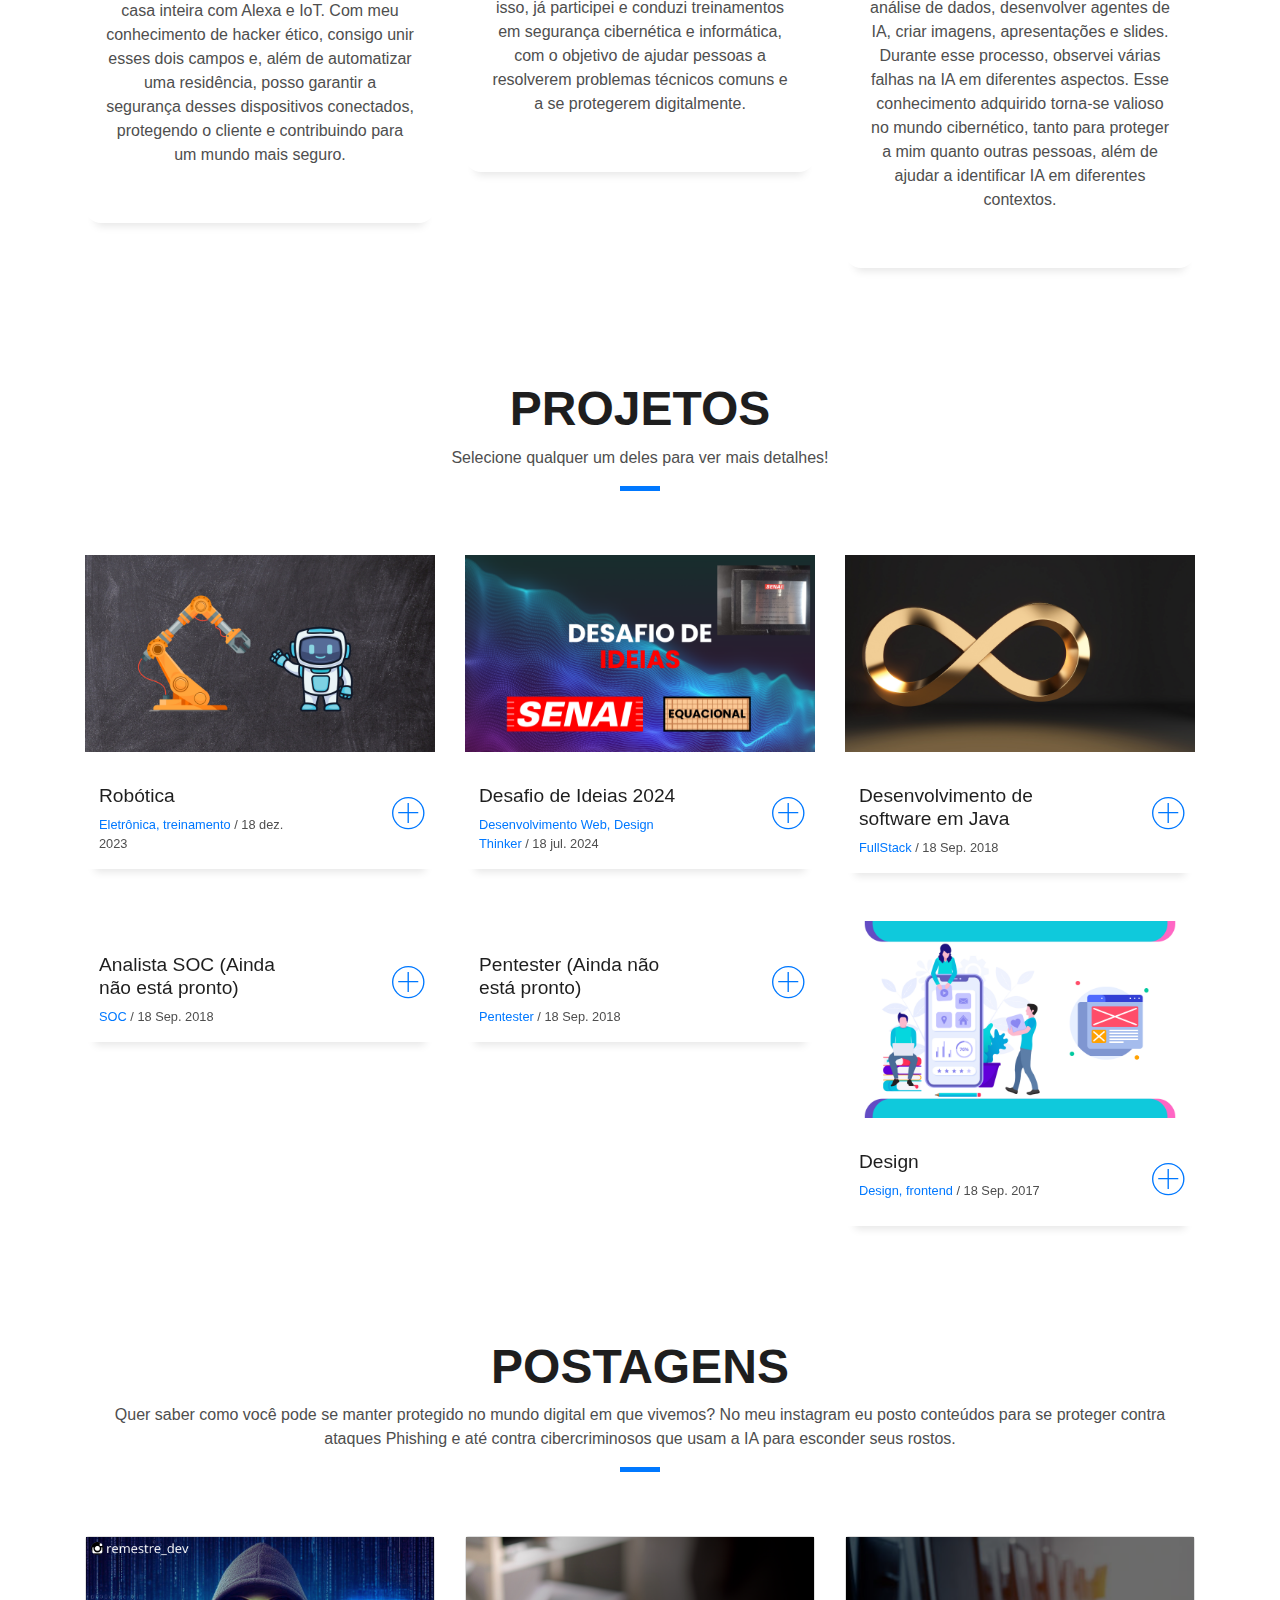
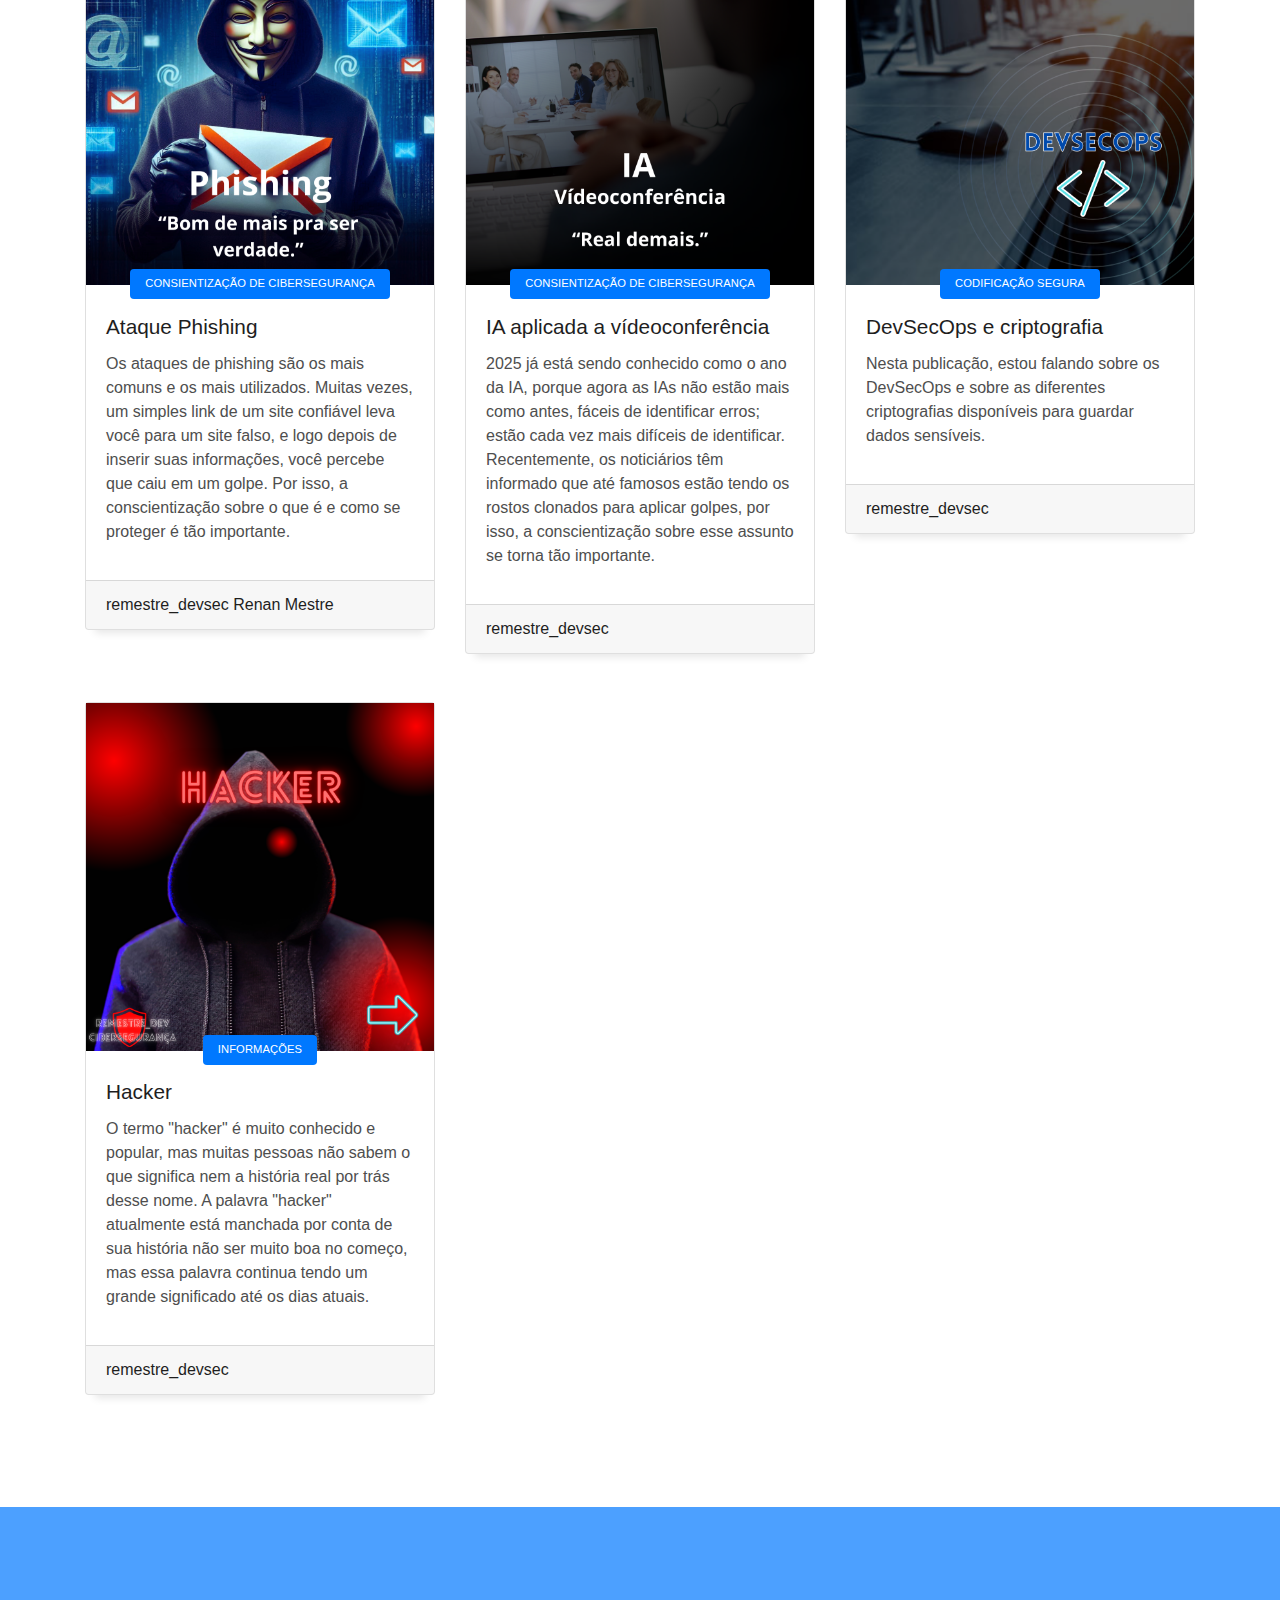
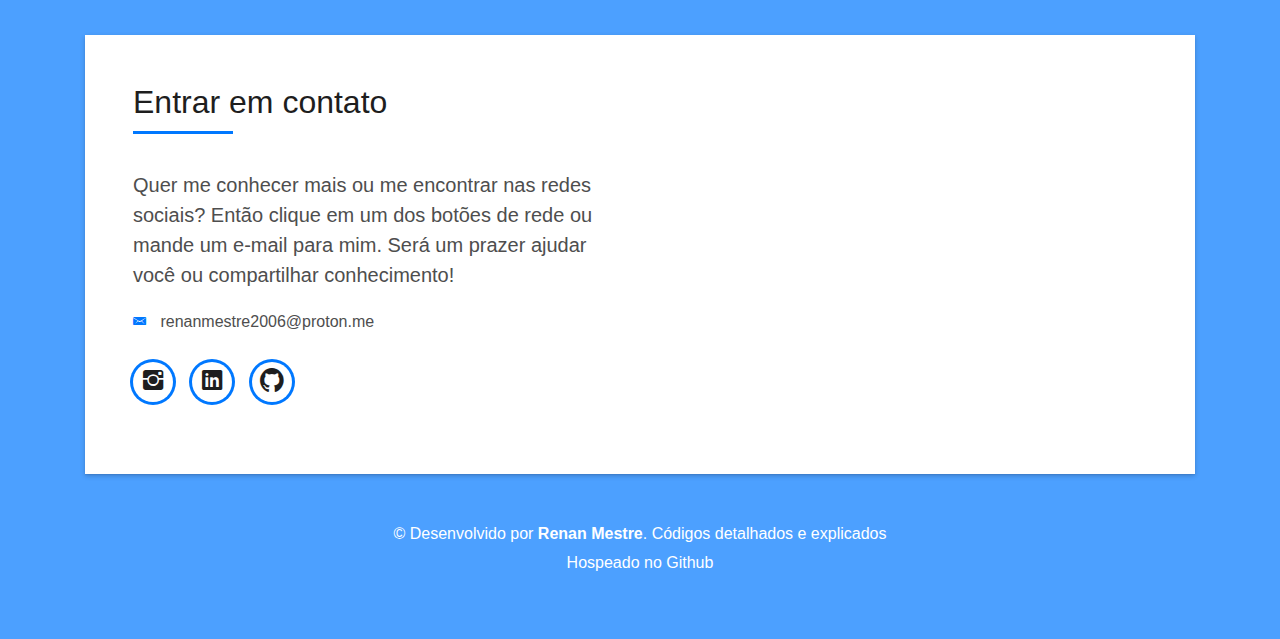
==== commit 9c11e2bb: "Add files via upload" ====
--- a/index.html
+++ b/index.html
@@ -80,7 +80,7 @@
         <div class="container">
           <!--<p class="display-6 color-d">Hello, world!</p>-->
           <h1 class="intro-title mb-4">Renan Mestre</h1>
-          <p class="intro-subtitle"><span class="text-slider-items">Analista de cibersegurança, Analista Blue team, Analista Red team, Desenvolvedor Web, Desenvolvedor Java e MySQL,Forense digital</span><strong class="text-slider"></strong></p>
+          <p class="intro-subtitle"><span class="text-slider-items">Analista SOC, Analista de cibersegurança, Analista Red team, Desenvolvedor Web, Desenvolvedor Java e MySQL,Forense digital</span><strong class="text-slider"></strong></p>
           <!-- <p class="pt-3"><a class="btn btn-primary btn js-scroll px-4" href="#about" role="button">Learn More</a></p> -->
         </div>
       </div>
@@ -238,7 +238,7 @@
             <div class="service-content">
               <h2 class="s-title">Cibersegurança</h2>
               <p class="s-description text-center">
-                Atualmente, estou me formando em Hacker Ético, Red Team, Blue Team, Analista SOC e DevSecOps. Descobri que meu nicho não é apenas desenvolver, 
+                Atualmente, estou me formando em Hacker Ético, Red Team, Blue Team e DevSecOps. Possuo um certificado da IBSEC em Analista SOC Essencial. <br> Descobri que meu nicho não é apenas desenvolver, 
                 mas também garantir a integridade, disponibilidade e autenticidade dos meus serviços, além de monitorá-los constantemente.
               </p>
             </div>
@@ -266,10 +266,8 @@
             <div class="service-content">
               <h2 class="s-title">Treinamento</h2>
               <p class="s-description text-center">
-                Trabalhar com computação exige tempo e dedicação; não é algo tão simples. Por isso, já participei e conduzi treinamentos em segurança cibernética e informática, 
-                com o objetivo de ajudar pessoas a resolverem problemas técnicos comuns e a se protegerem digitalmente, como identificar fake news e vírus. <br>
-                Esse trabalho começou após os meses de massacre escolar, quando minha escola foi alvo de fake news. Desde então, treinei algumas pessoas para lidarem com 
-                notícias falsas e identificá-las de forma eficaz.
+                Trabalhar com informática exige tempo e dedicação, não é algo tão simples, por isso, já participei e conduzi treinamentos em segurança cibernética e informática, 
+                com o objetivo de ajudar pessoas a resolverem problemas técnicos comuns e a se protegerem digitalmente.
               </p>
             </div>
           </div>
@@ -406,16 +404,16 @@
         </div>
         <div class="col-md-4">
           <div class="work-box">
-            <a href="img/work-4.jpg" data-lightbox="gallery-mf">
+            <!--<a href="img/work-4.jpg" data-lightbox="gallery-mf">-->
               <div class="work-img">
-                <img src="img/work-4.jpg" alt="" class="img-fluid">
+                <!--<img src="img/work-4.jpg" alt="" class="img-fluid">-->
               </div>
               <div class="work-content">
                 <div class="row">
                   <div class="col-sm-8">
-                    <h2 class="w-title">Práticas Hacker</h2>
+                    <h2 class="w-title">Analista SOC (Ainda não está pronto)</h2>
                     <div class="w-more">
-                      <span class="w-ctegory">Pentester</span> / <span class="w-date">18 Sep. 2018</span>
+                      <span class="w-ctegory">SOC</span> / <span class="w-date">18 Sep. 2018</span>
                     </div>
                   </div>
                   <div class="col-sm-4">
@@ -430,14 +428,14 @@
         </div>
         <div class="col-md-4">
           <div class="work-box">
-            <a href="img/Título.png" data-lightbox="gallery-mf">
+            <!--<a href="img/Título.png" data-lightbox="gallery-mf">-->
               <div class="work-img">
-                <img src="img/Título.png" alt="" class="img-fluid">
+                <!--<img src="img/Título.png" alt="" class="img-fluid">-->
               </div>
               <div class="work-content">
                 <div class="row">
                   <div class="col-sm-8">
-                    <h2 class="w-title">Em busca de pessoas desaparecidas</h2>
+                    <h2 class="w-title">Pentester (Ainda não está pronto)</h2>
                     <div class="w-more">
                       <span class="w-ctegory">Pentester</span> / <span class="w-date">18 Sep. 2018</span>
                     </div>
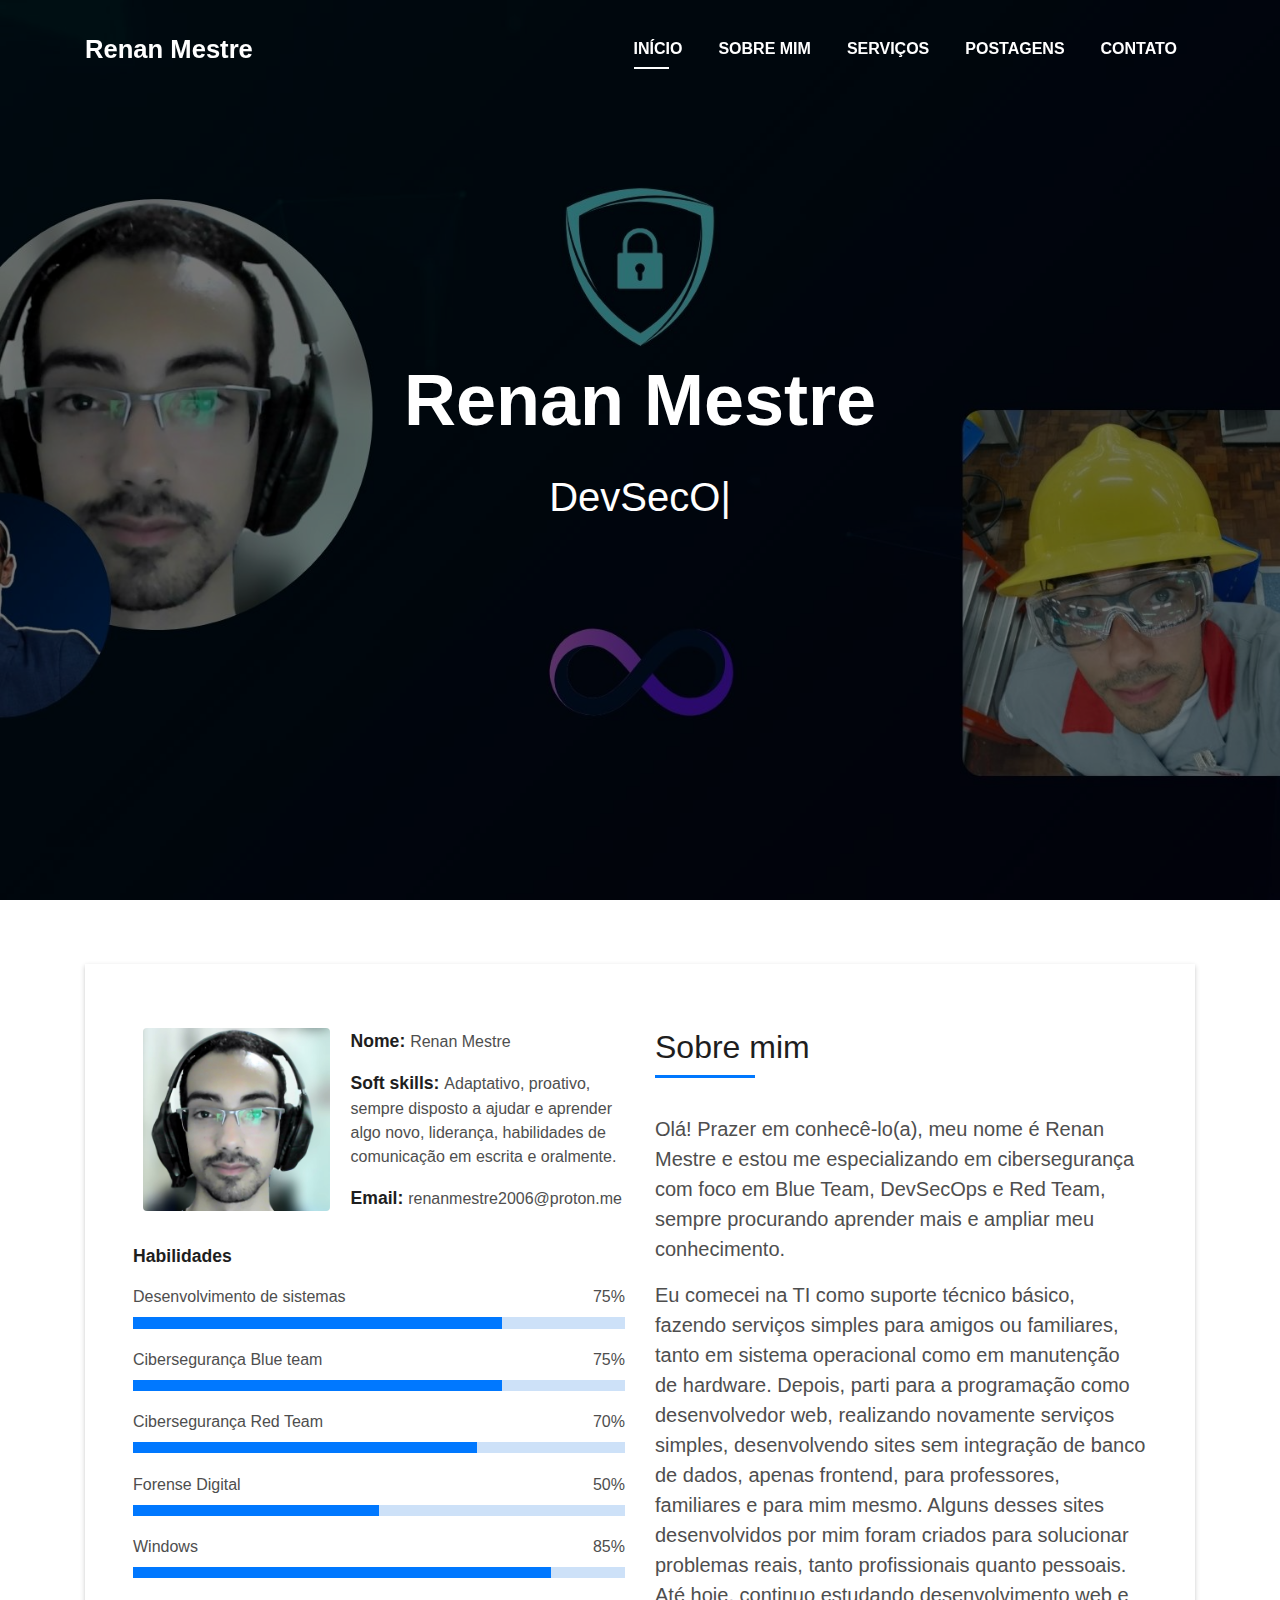
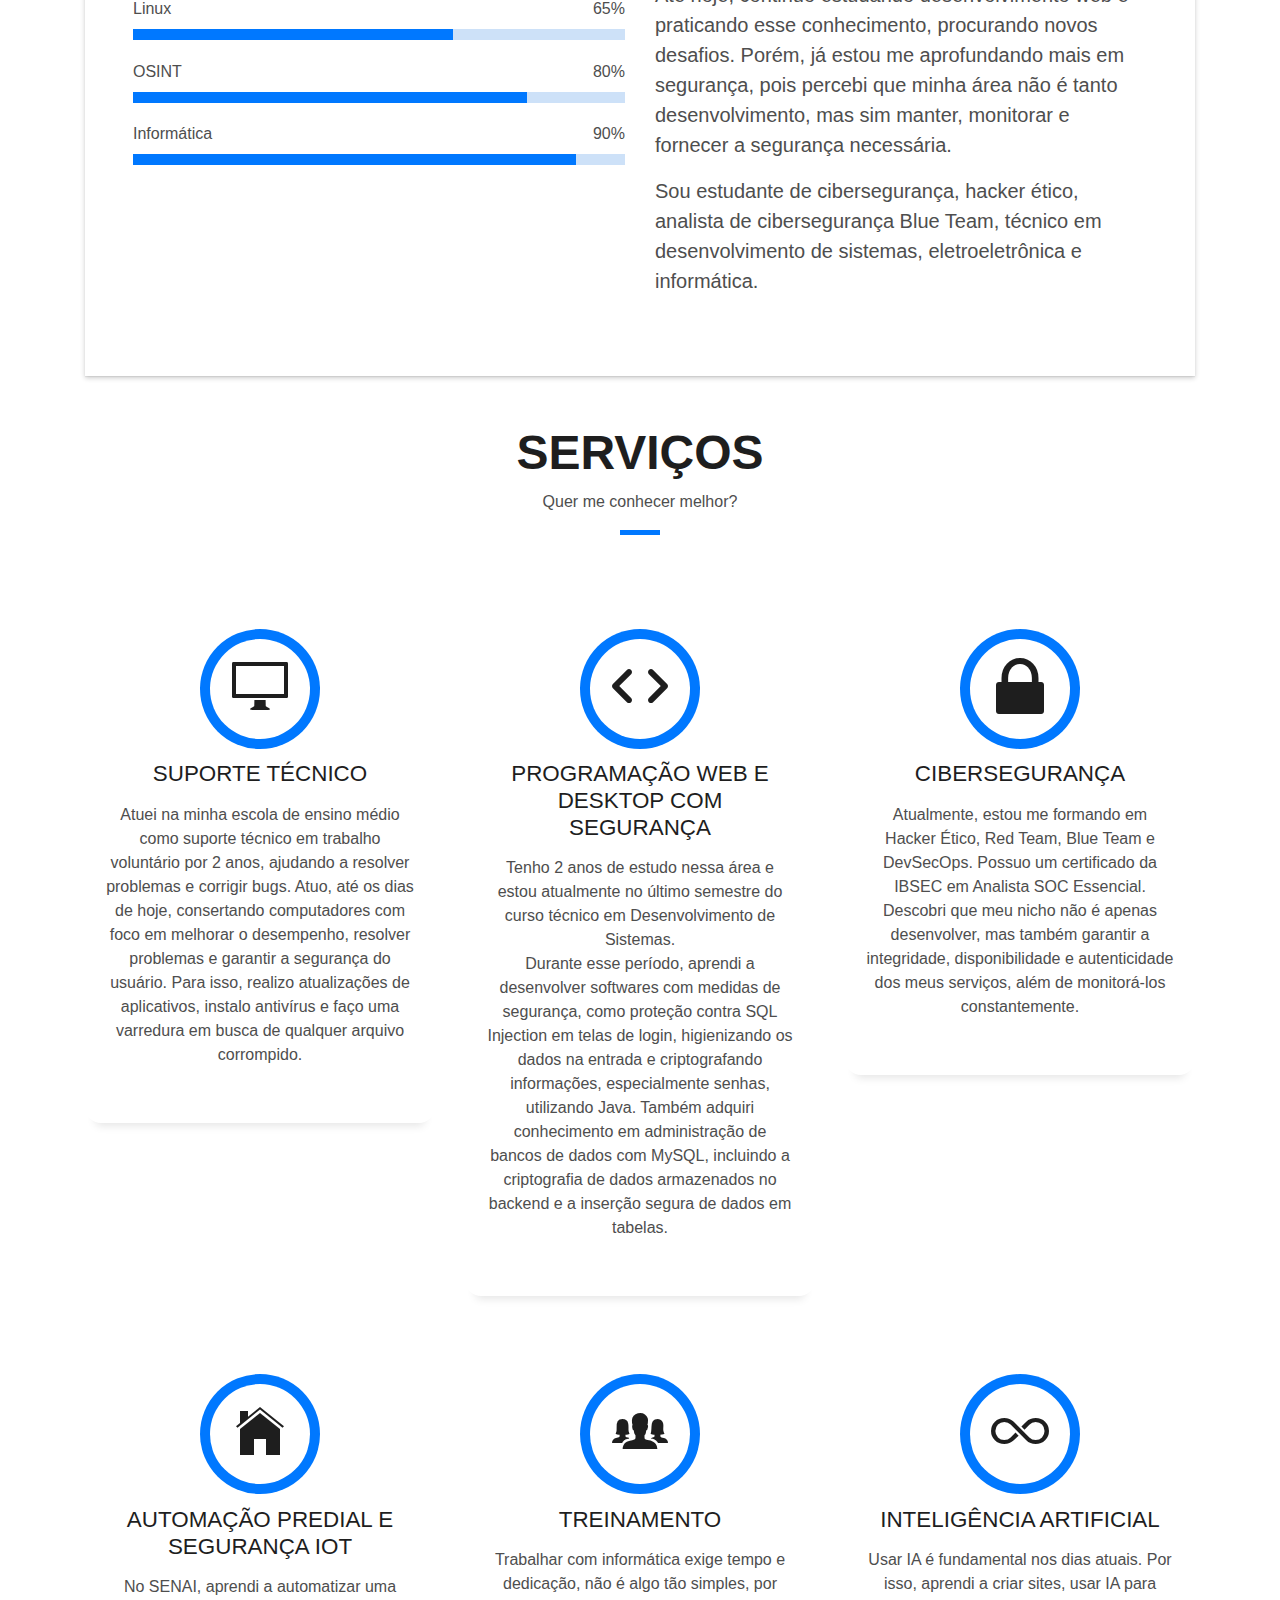
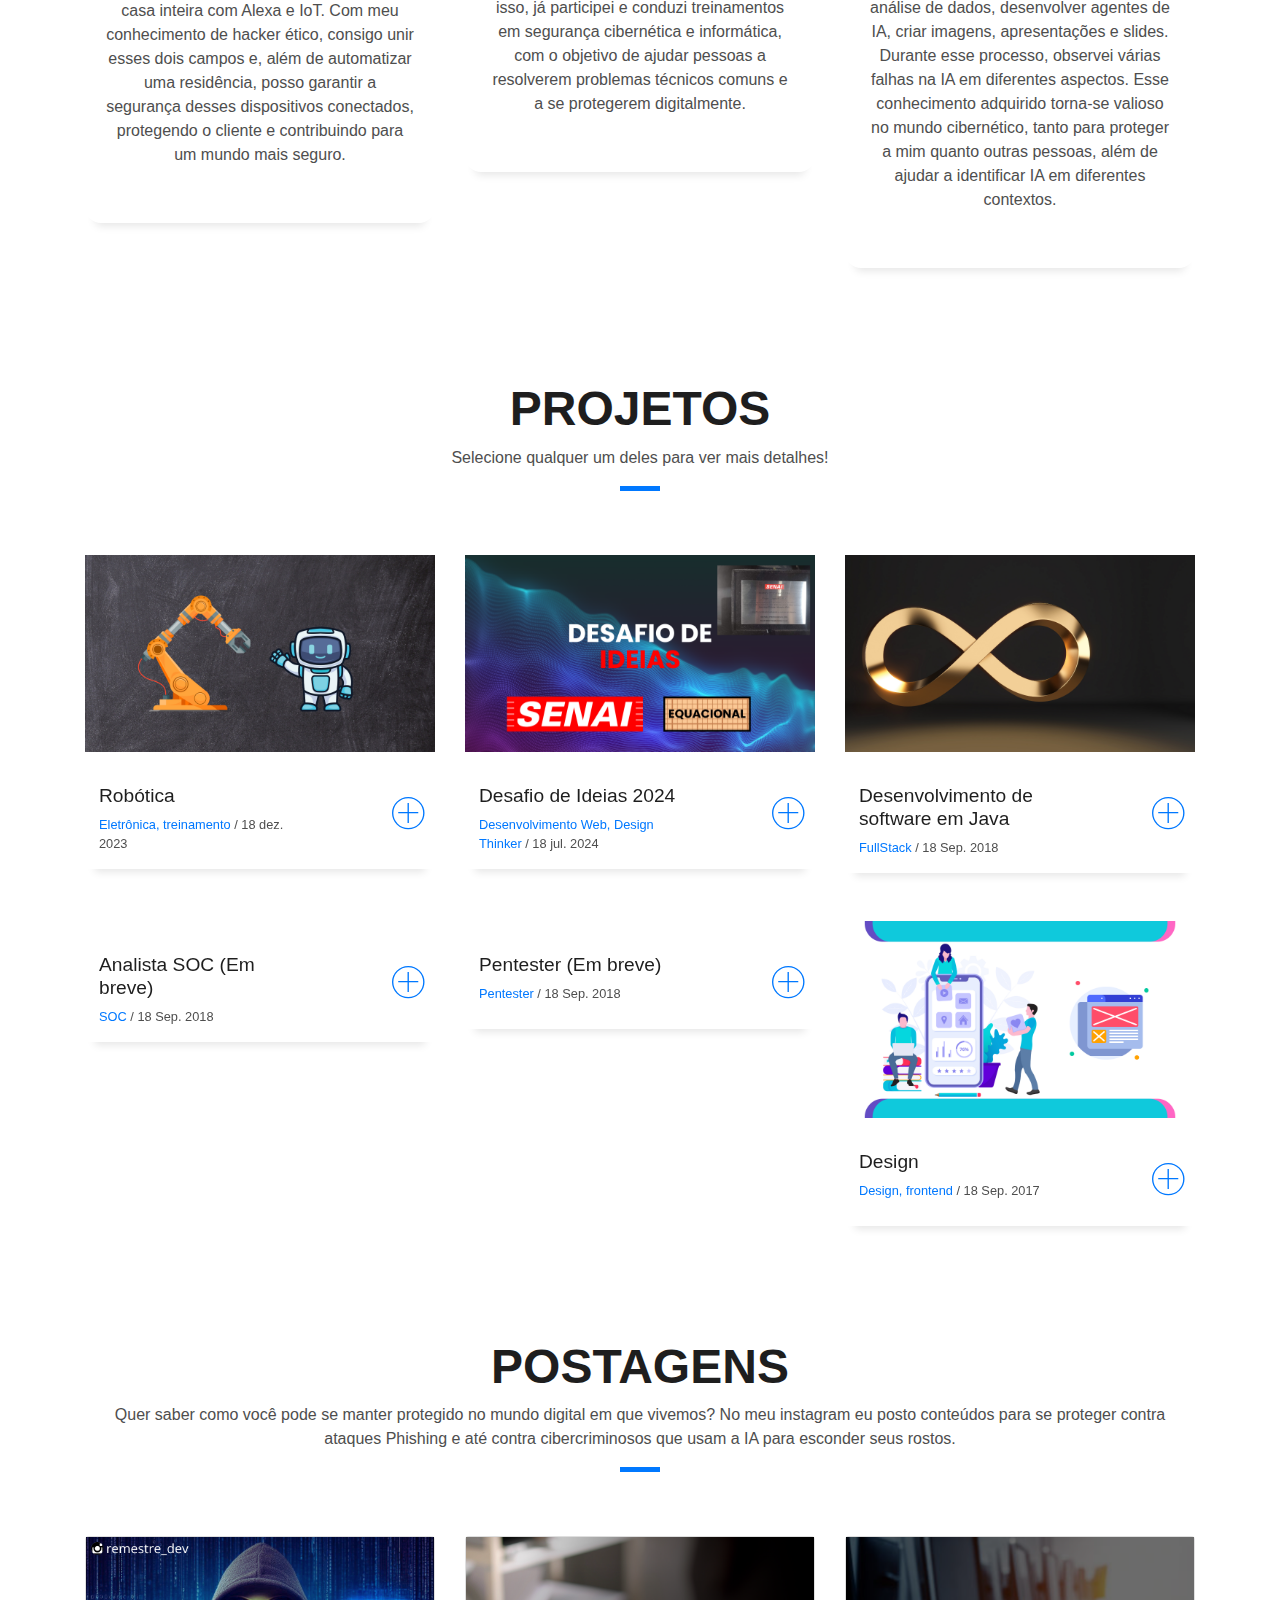
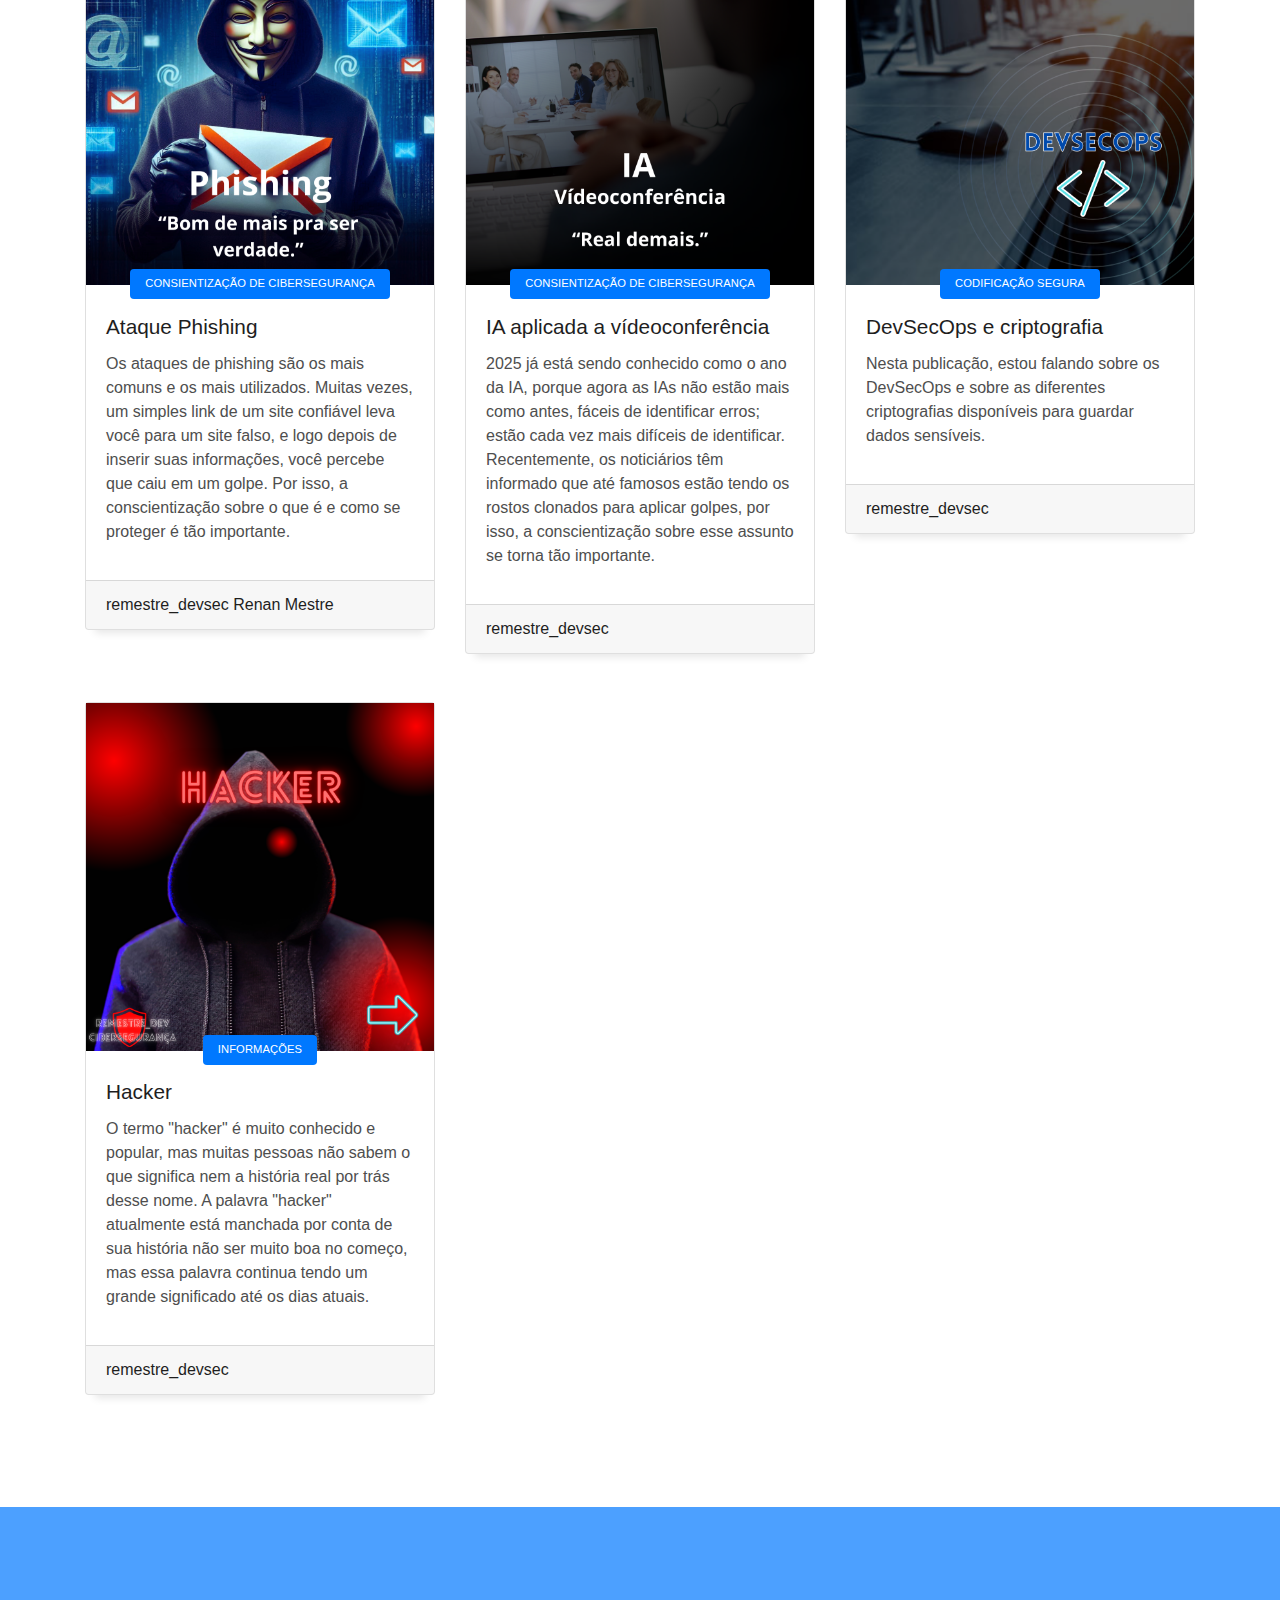
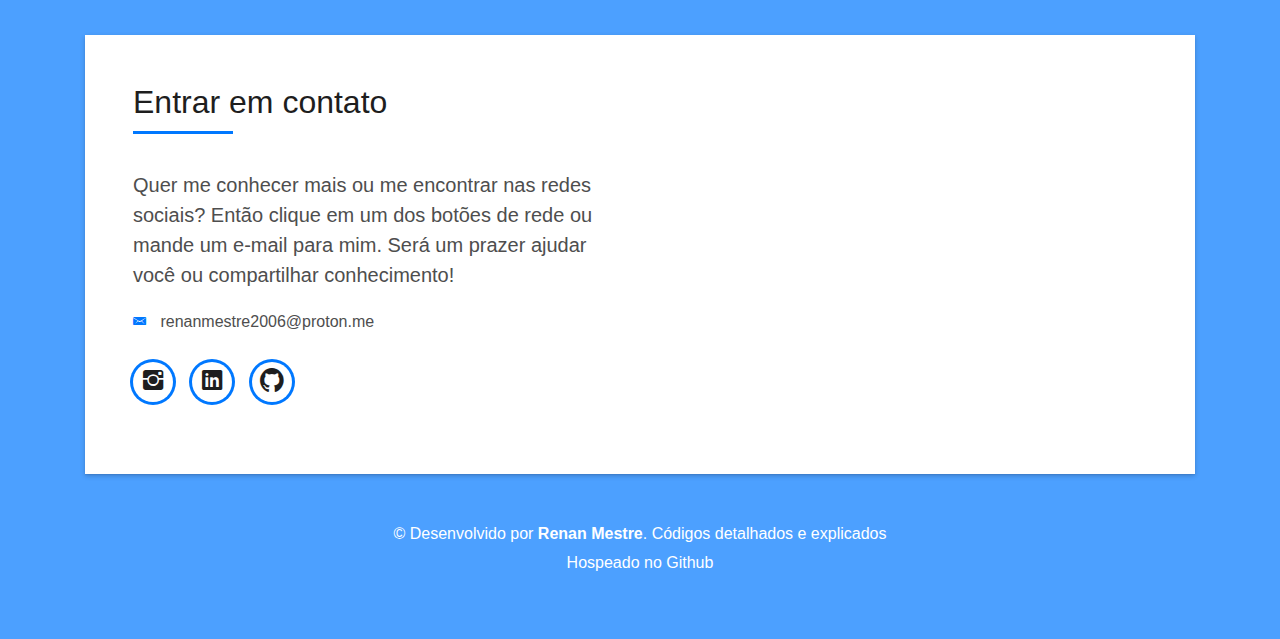
==== commit d72ca8f6: "Atualização 07/02" ====
--- a/index.html
+++ b/index.html
@@ -80,7 +80,7 @@
         <div class="container">
           <!--<p class="display-6 color-d">Hello, world!</p>-->
           <h1 class="intro-title mb-4">Renan Mestre</h1>
-          <p class="intro-subtitle"><span class="text-slider-items">Analista SOC, Analista de cibersegurança, Analista Red team, Desenvolvedor Web, Desenvolvedor Java e MySQL,Forense digital</span><strong class="text-slider"></strong></p>
+          <p class="intro-subtitle"><span class="text-slider-items"> DevSecOps/DevOps, Analista SOC, Analista Red team, Analista Blue team, Desenvolvedor Web, Desenvolvedor Cloud</span><strong class="text-slider"></strong></p>
           <!-- <p class="pt-3"><a class="btn btn-primary btn js-scroll px-4" href="#about" role="button">Learn More</a></p> -->
         </div>
       </div>
@@ -105,7 +105,7 @@
                     <div class="about-info">
                       <p><span class="title-s">Nome: </span> <span>Renan Mestre</span></p>
                       <p><span class="title-s">Soft skills: </span> <span>Adaptativo, proativo, sempre disposto a ajudar e aprender algo novo, liderança, habilidades de comunicação em escrita e oralmente.</span></p>
-                      <p><span class="title-s">Email: </span> <span>renanmestre2006@proton.com</span></p>
+                      <p><span class="title-s">Email: </span> <span>renanmestre2006@proton.me</span></p>
                     </div>
                   </div>
                 </div>
@@ -411,7 +411,7 @@
               <div class="work-content">
                 <div class="row">
                   <div class="col-sm-8">
-                    <h2 class="w-title">Analista SOC (Ainda não está pronto)</h2>
+                    <h2 class="w-title">Analista SOC (Em breve)</h2>
                     <div class="w-more">
                       <span class="w-ctegory">SOC</span> / <span class="w-date">18 Sep. 2018</span>
                     </div>
@@ -435,7 +435,7 @@
               <div class="work-content">
                 <div class="row">
                   <div class="col-sm-8">
-                    <h2 class="w-title">Pentester (Ainda não está pronto)</h2>
+                    <h2 class="w-title">Pentester (Em breve)</h2>
                     <div class="w-more">
                       <span class="w-ctegory">Pentester</span> / <span class="w-date">18 Sep. 2018</span>
                     </div>
@@ -660,7 +660,7 @@
                   Licensing information: https://bootstrapmade.com/license/
                   Purchase the pro version with working PHP/AJAX contact form: https://bootstrapmade.com/buy/?theme=DevFolio
                 -->
-                Hospeado no <a href="https://github.com/RenanMestre">Github</a>
+                Hospeado no <a href="https://github.com/RenanMestre/Site_pessoal">Github</a>
               </div>
             </div>
           </div>
